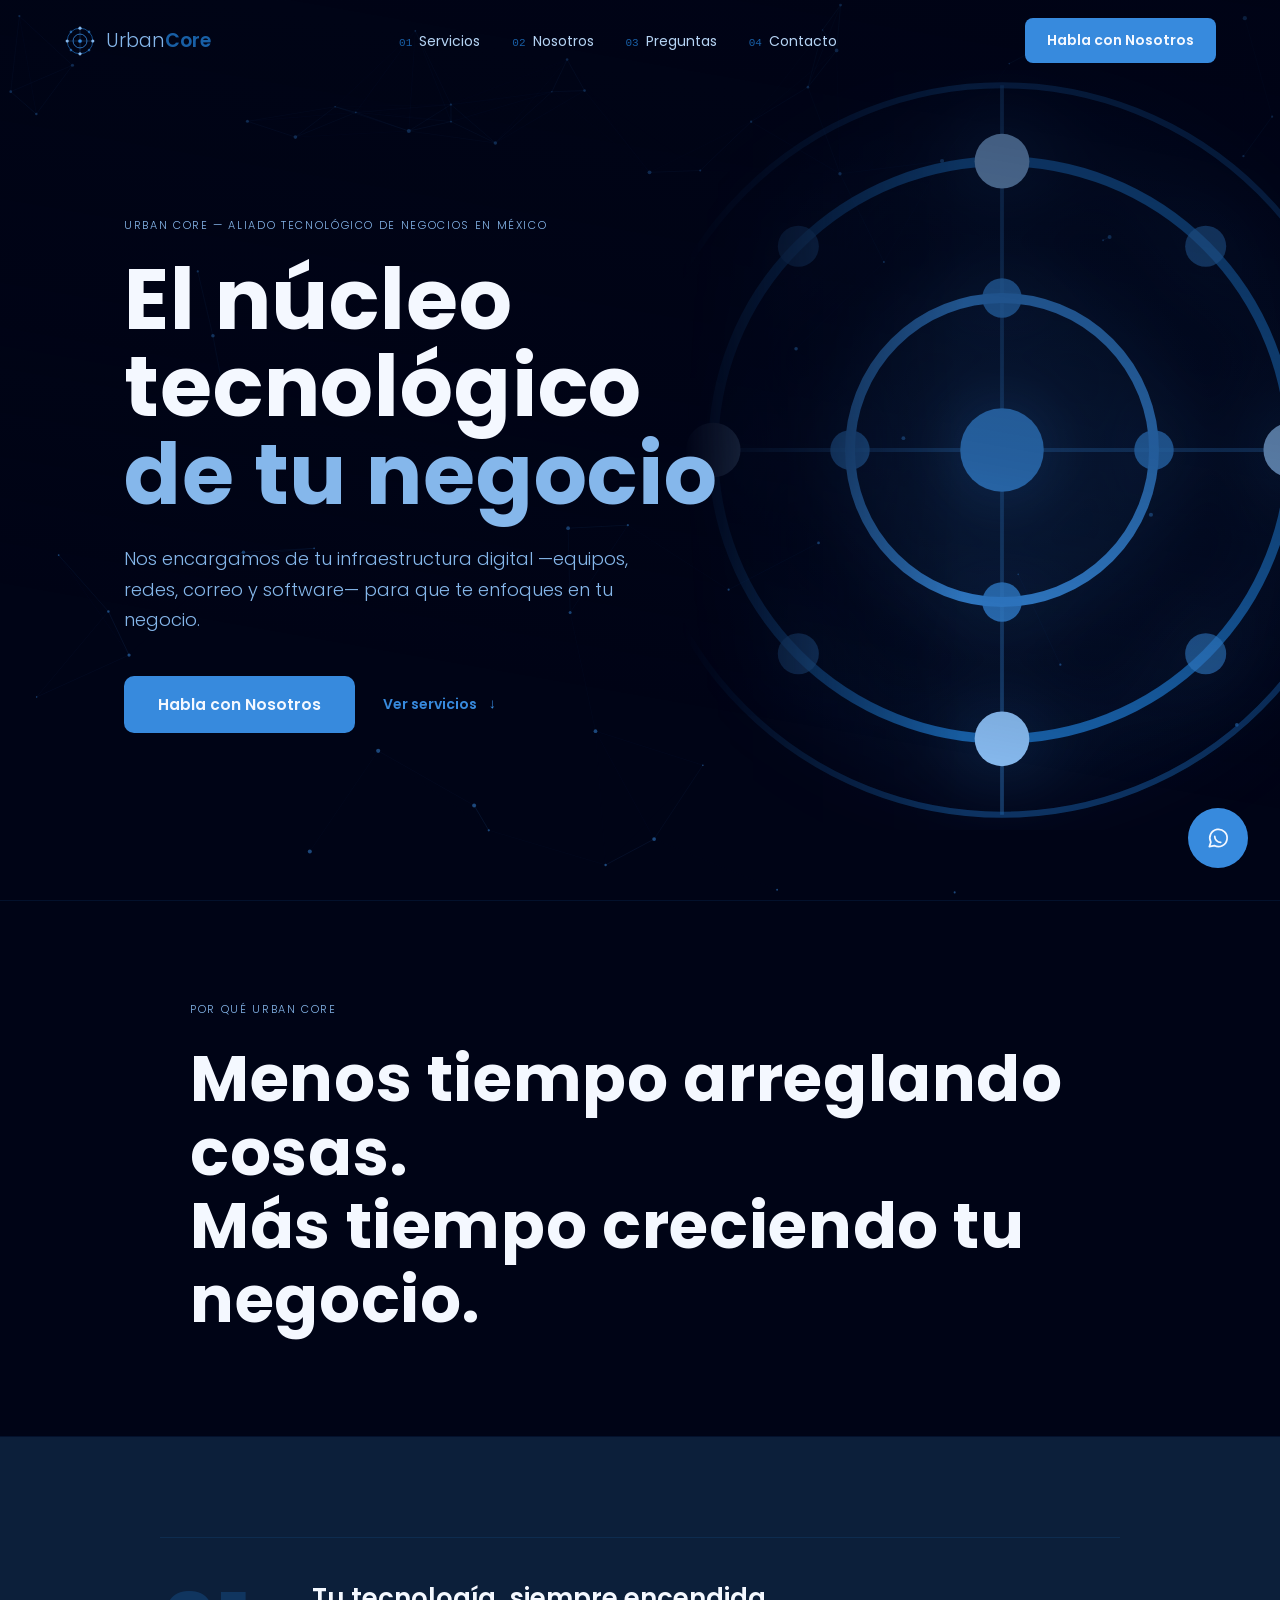
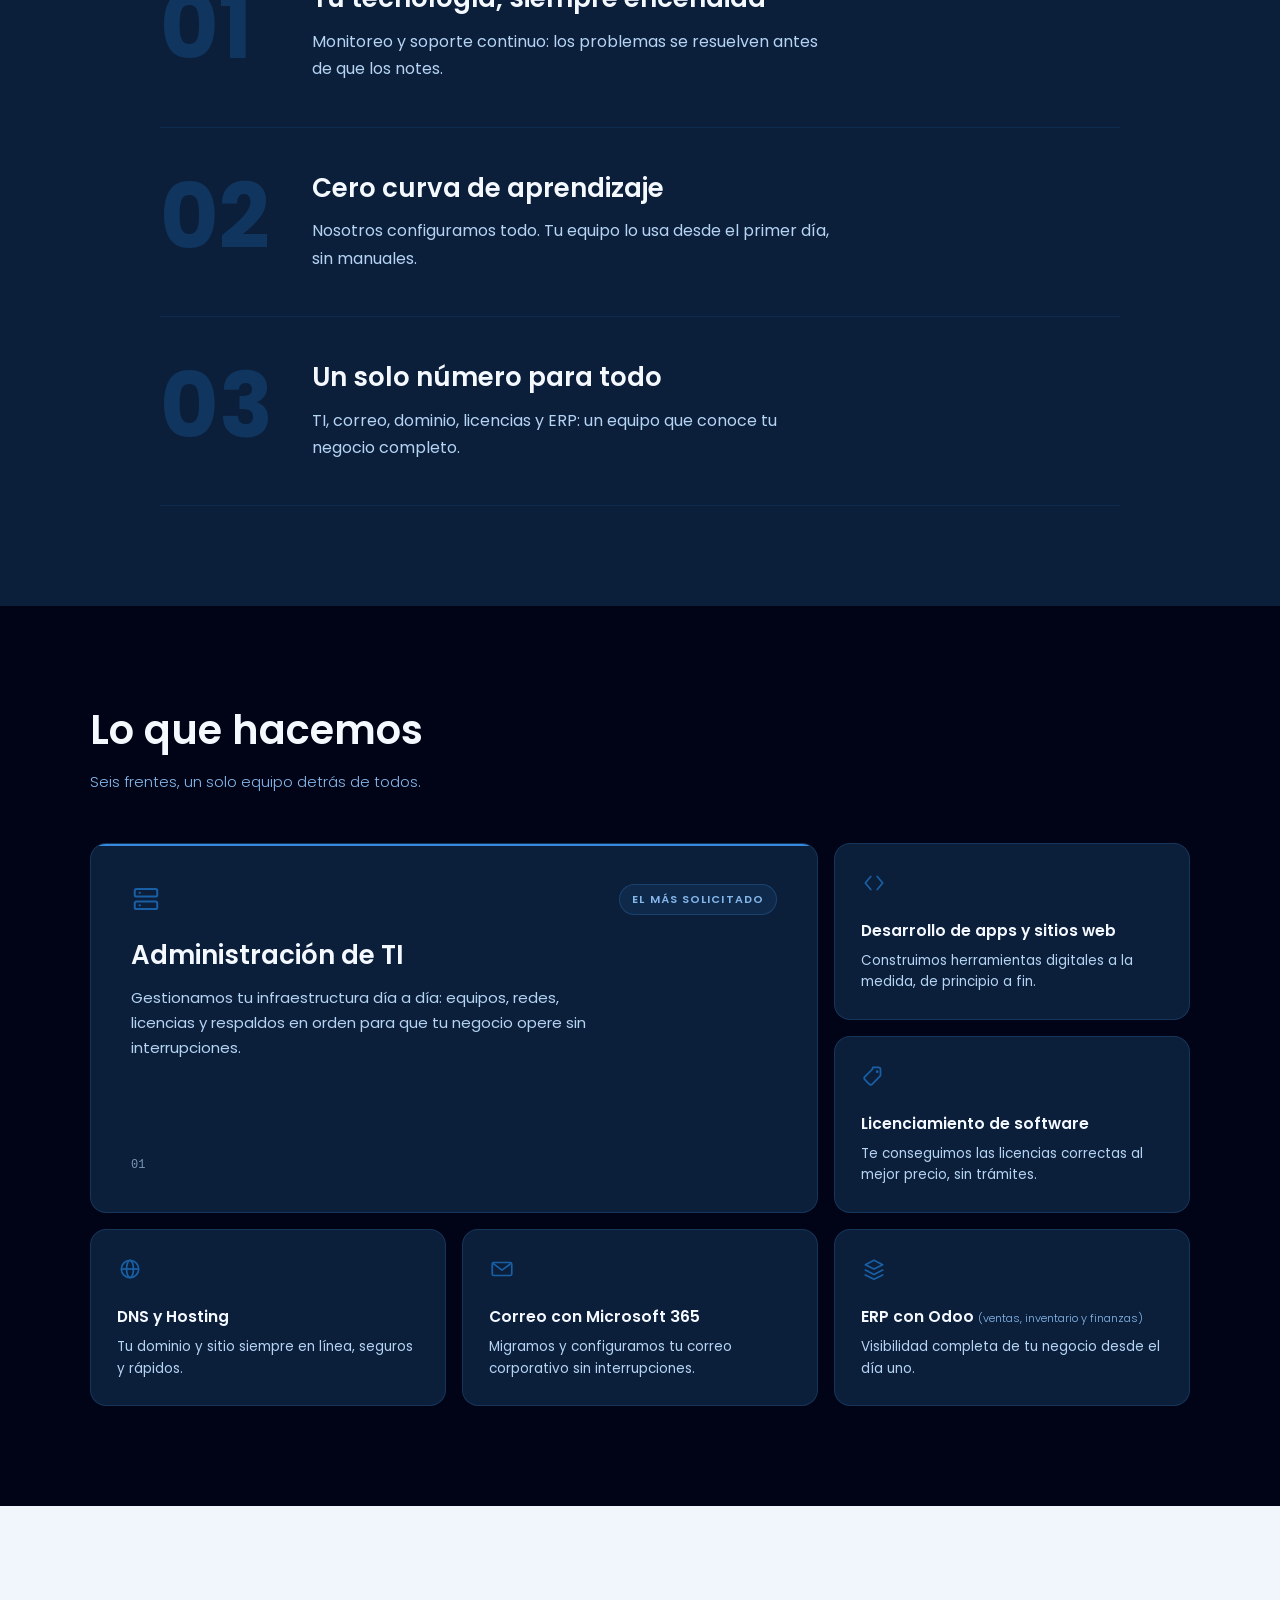
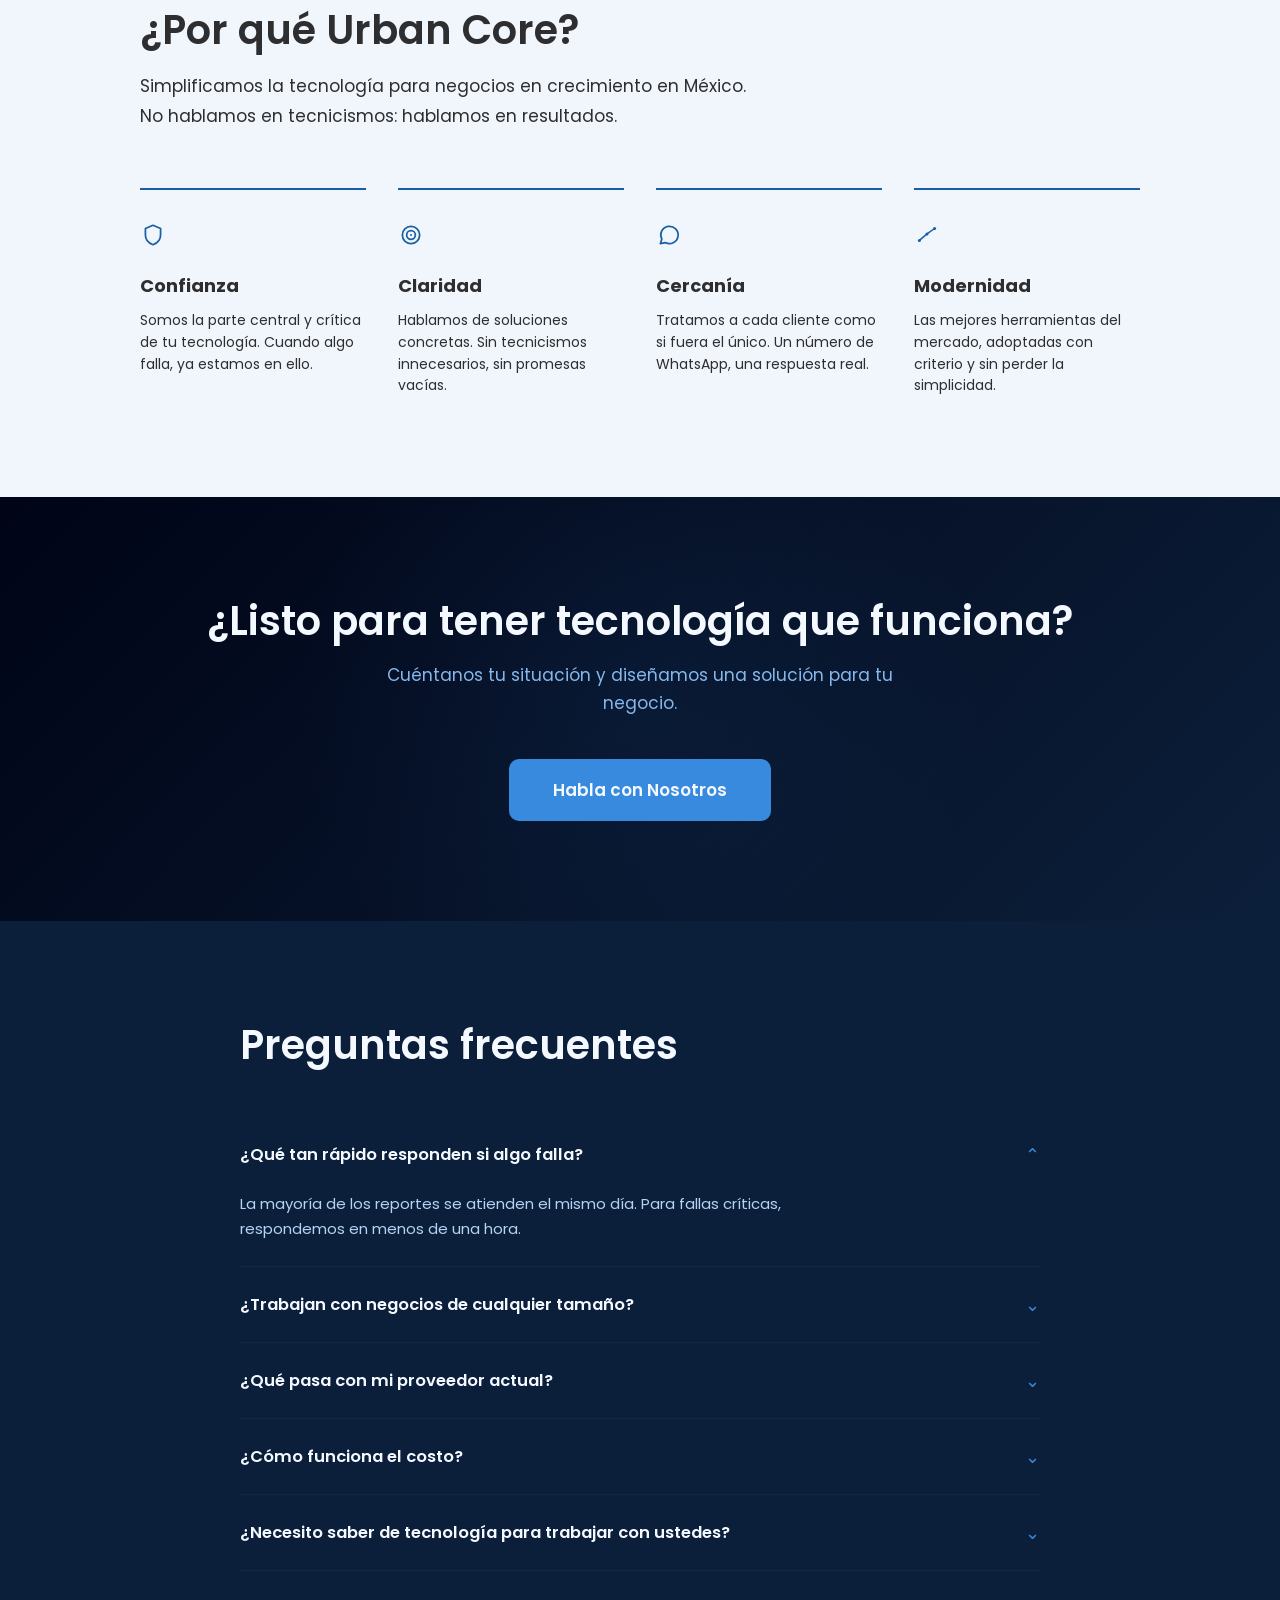
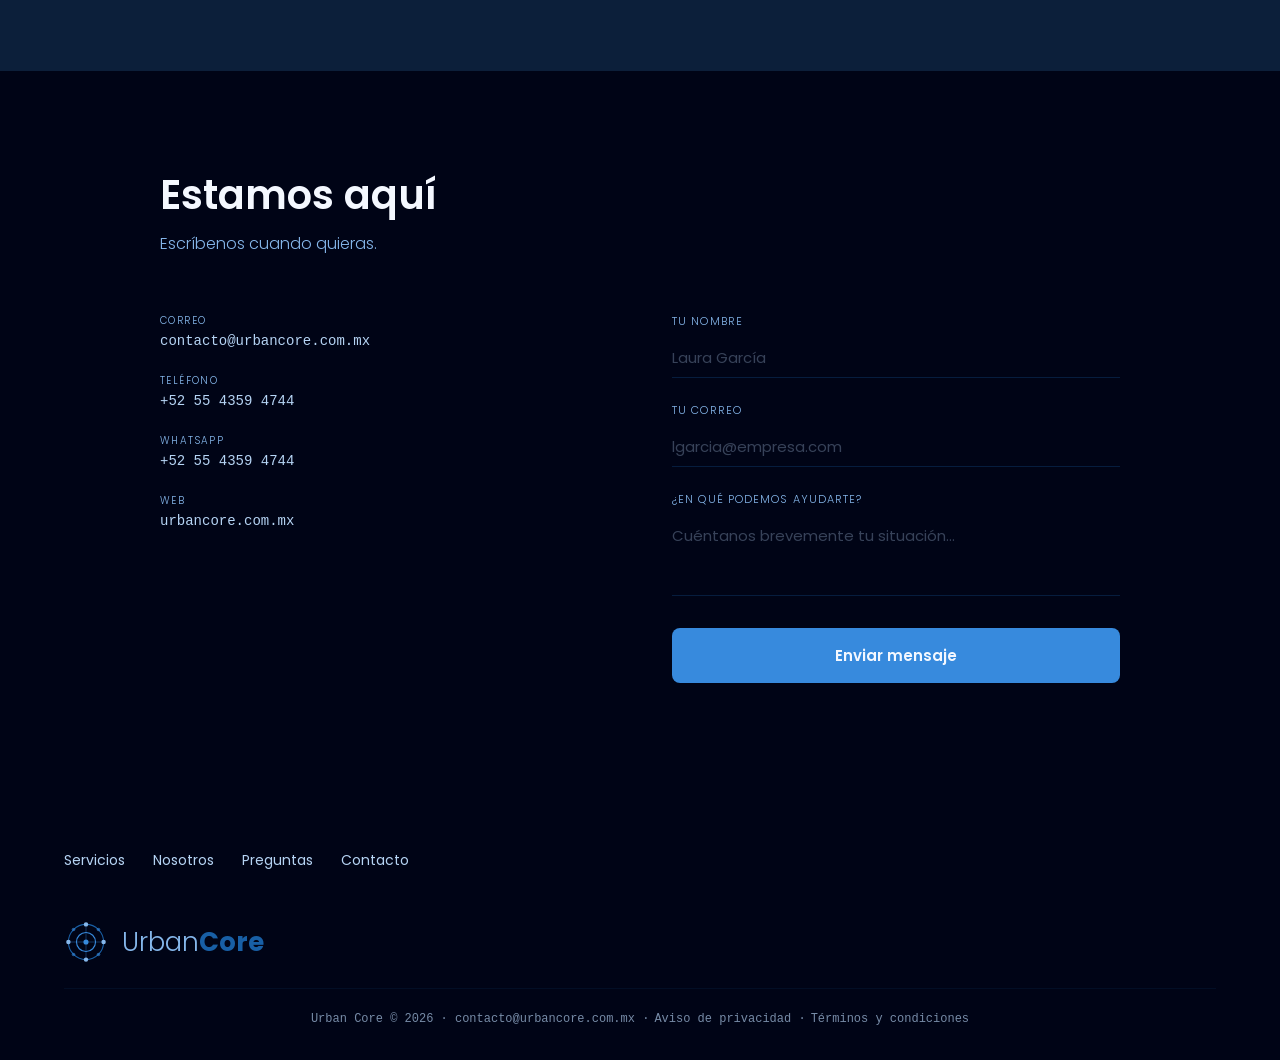
==== index.html @ 5467b90e "Landing Empresa (Zoom) como sitio estático Implementa la variante Zoom del proyecto de Claude Design" ====
<!DOCTYPE html>
<html lang="es-MX">
<head>
<meta charset="utf-8">
<meta name="viewport" content="width=device-width, initial-scale=1">
<title>Urban Core — El núcleo tecnológico de tu negocio</title>
<meta name="description" content="Urban Core es el aliado tecnológico de negocios en México: administración de TI, desarrollo de software, licenciamiento, DNS y hosting, Microsoft 365 y ERP con Odoo.">
<meta name="theme-color" content="#000416">
<link rel="canonical" href="https://urbancore.com.mx/">

<meta property="og:type" content="website">
<meta property="og:site_name" content="Urban Core">
<meta property="og:locale" content="es_MX">
<meta property="og:title" content="Urban Core — El núcleo tecnológico de tu negocio">
<meta property="og:description" content="Nos encargamos de tu infraestructura digital —equipos, redes, correo y software— para que te enfoques en tu negocio.">
<meta property="og:url" content="https://urbancore.com.mx/">
<meta name="twitter:card" content="summary_large_image">

<link rel="icon" href="assets/img/favicon.svg" type="image/svg+xml">
<link rel="preconnect" href="https://fonts.googleapis.com">
<link rel="preconnect" href="https://fonts.gstatic.com" crossorigin>
<link rel="stylesheet" href="assets/css/styles.css">
<link rel="stylesheet" href="assets/css/site.css">
</head>
<body>

<a href="#hero" class="uc-skip" style="position:absolute;left:-9999px;top:0;z-index:500;background:var(--accent-interactive);color:var(--text-primary-on-dark);padding:12px 20px;border-radius:var(--radius-md);text-decoration:none" onfocus="this.style.left='12px';this.style.top='12px'" onblur="this.style.left='-9999px'">Saltar al contenido</a>

<nav class="uc-nav" aria-label="Navegación principal" data-nav>
  <a href="#hero" style="display:inline-flex;align-items:center;gap:10px;text-decoration:none">
    <svg width="32" height="32" viewBox="0 0 60 60" fill="none" aria-hidden="true">
      <line x1="6" y1="30" x2="54" y2="30" stroke="#378add" stroke-width="0.9" opacity="0.55"></line>
      <line x1="30" y1="6" x2="30" y2="54" stroke="#378add" stroke-width="0.9" opacity="0.55"></line>
      <circle cx="30" cy="30" r="24" stroke="#185fa5" stroke-width="1.5" fill="none"></circle>
      <circle cx="30" cy="30" r="13" stroke="#378add" stroke-width="1.5" fill="none"></circle>
      <circle cx="30" cy="6" r="3" fill="#85b7eb"></circle><circle cx="30" cy="54" r="3" fill="#85b7eb"></circle>
      <circle cx="54" cy="30" r="3" fill="#85b7eb"></circle><circle cx="6" cy="30" r="3" fill="#85b7eb"></circle>
      <circle cx="47" cy="13" r="2.5" fill="#378add" fill-opacity="0.6"></circle><circle cx="13" cy="13" r="2.5" fill="#378add" fill-opacity="0.6"></circle>
      <circle cx="47" cy="47" r="2.5" fill="#378add" fill-opacity="0.6"></circle><circle cx="13" cy="47" r="2.5" fill="#378add" fill-opacity="0.6"></circle>
      <circle cx="30" cy="30" r="3.5" fill="#378add"></circle>
    </svg>
    <span style="font-size:19px;line-height:1;font-family:var(--font-display)"><span style="font-weight:300;color:var(--text-tertiary-on-dark)">Urban</span><span style="font-weight:600;color:var(--accent-structural)">Core</span></span>
  </a>
  <ul class="uc2-nav-links" style="display:flex;align-items:center;gap:32px;list-style:none;margin:0;padding:0">
    <li><a href="#servicios" style="display:inline-flex;align-items:baseline;gap:7px;color:var(--text-secondary-on-dark);text-decoration:none;font-size:14px;font-family:var(--font-display)"><span style="font-family:var(--font-mono);font-size:11px;color:var(--accent-structural)">01</span>Servicios</a></li>
    <li><a href="#nosotros" style="display:inline-flex;align-items:baseline;gap:7px;color:var(--text-secondary-on-dark);text-decoration:none;font-size:14px;font-family:var(--font-display)"><span style="font-family:var(--font-mono);font-size:11px;color:var(--accent-structural)">02</span>Nosotros</a></li>
    <li><a href="#faq" style="display:inline-flex;align-items:baseline;gap:7px;color:var(--text-secondary-on-dark);text-decoration:none;font-size:14px;font-family:var(--font-display)"><span style="font-family:var(--font-mono);font-size:11px;color:var(--accent-structural)">03</span>Preguntas</a></li>
    <li><a href="#contacto" style="display:inline-flex;align-items:baseline;gap:7px;color:var(--text-secondary-on-dark);text-decoration:none;font-size:14px;font-family:var(--font-display)"><span style="font-family:var(--font-mono);font-size:11px;color:var(--accent-structural)">04</span>Contacto</a></li>
  </ul>
  <a href="#contacto" class="uc2-nav-cta uc-btn" style="background:var(--accent-interactive);color:var(--text-primary-on-dark);text-decoration:none;font-size:14px;font-weight:600;padding:12px 22px;border-radius:var(--radius-md);transition:background var(--duration-ui) var(--ease-out), transform var(--duration-ui) var(--ease-out), box-shadow var(--duration-ui) var(--ease-out)">Habla con Nosotros</a>
  <button type="button" aria-label="Abrir menú" aria-expanded="false" aria-controls="uc-mobile-menu" class="uc2-hamburger" data-menu-toggle style="display:none;flex-direction:column;gap:5px;background:none;border:none;cursor:pointer;padding:4px">
    <span style="display:block;width:24px;height:2px;background:var(--text-primary-on-dark)"></span>
    <span style="display:block;width:24px;height:2px;background:var(--text-primary-on-dark)"></span>
    <span style="display:block;width:24px;height:2px;background:var(--text-primary-on-dark)"></span>
  </button>
</nav>

<div id="uc-mobile-menu" role="dialog" aria-modal="true" aria-label="Menú" hidden data-menu style="position:fixed;inset:0;background:var(--surface-overlay-scrim);z-index:300;display:flex;flex-direction:column;align-items:center;justify-content:center;gap:32px">
  <button type="button" aria-label="Cerrar menú" data-menu-close style="position:absolute;top:22px;right:24px;background:none;border:none;color:var(--text-primary-on-dark);font-size:30px;cursor:pointer;line-height:1">✕</button>
  <a href="#servicios" data-menu-close style="color:var(--text-primary-on-dark);text-decoration:none;font-size:26px;font-weight:300;font-family:var(--font-display)">Servicios</a>
  <a href="#nosotros" data-menu-close style="color:var(--text-primary-on-dark);text-decoration:none;font-size:26px;font-weight:300;font-family:var(--font-display)">Nosotros</a>
  <a href="#faq" data-menu-close style="color:var(--text-primary-on-dark);text-decoration:none;font-size:26px;font-weight:300;font-family:var(--font-display)">Preguntas</a>
  <a href="#contacto" data-menu-close style="color:var(--text-primary-on-dark);text-decoration:none;font-size:26px;font-weight:300;font-family:var(--font-display)">Contacto</a>
</div>

<main>

<!-- ── Hero ──────────────────────────────────────────────────────────── -->
<section id="hero" style="position:relative;min-height:100vh;display:flex;align-items:center;overflow:hidden;background:var(--surface-base);box-sizing:border-box">
  <canvas data-particles class="uc-hero-canvas" aria-hidden="true" style="position:absolute;inset:0;width:100%;height:100%"></canvas>
  <div data-hero-orbit style="position:absolute;right:-8%;top:50%;transform:translateY(-50%);width:min(760px,60vw);height:min(760px,60vw);pointer-events:none;mask-image:linear-gradient(to left, black 55%, transparent 92%);-webkit-mask-image:linear-gradient(to left, black 55%, transparent 92%)">
    <div style="position:absolute;inset:0;background:radial-gradient(circle, rgba(55,138,221,0.2) 0%, rgba(55,138,221,0.06) 40%, transparent 74%)"></div>
    <svg style="width:100%;height:100%;filter:drop-shadow(0 0 34px rgba(55,138,221,0.32));animation:ucIconEnter 0.8s cubic-bezier(0.22,1,0.36,1) 0.1s both" viewBox="0 0 100 100" fill="none" xmlns="http://www.w3.org/2000/svg" aria-hidden="true">
      <line x1="4" y1="50" x2="96" y2="50" stroke="#378add" stroke-width="0.5" opacity="0.35"></line>
      <line x1="50" y1="2" x2="50" y2="98" stroke="#378add" stroke-width="0.5" opacity="0.35"></line>
      <circle cx="50" cy="50" r="48" stroke="#185fa5" stroke-width="0.8" opacity="0.5" fill="none"></circle>
      <g class="uc-ring-outer">
        <circle cx="50" cy="50" r="38" stroke="#185fa5" stroke-width="1.3" fill="none"></circle>
        <circle cx="50" cy="12" r="3.6" fill="#85b7eb"></circle><circle cx="50" cy="88" r="3.6" fill="#85b7eb"></circle>
        <circle cx="12" cy="50" r="3.6" fill="#85b7eb"></circle><circle cx="88" cy="50" r="3.6" fill="#85b7eb"></circle>
        <circle cx="76.8" cy="23.2" r="2.7" fill="#378add" fill-opacity="0.6"></circle><circle cx="23.2" cy="23.2" r="2.7" fill="#378add" fill-opacity="0.6"></circle>
        <circle cx="76.8" cy="76.8" r="2.7" fill="#378add" fill-opacity="0.6"></circle><circle cx="23.2" cy="76.8" r="2.7" fill="#378add" fill-opacity="0.6"></circle>
      </g>
      <g class="uc-ring-inner">
        <circle cx="50" cy="50" r="20" stroke="#378add" stroke-width="1.3" fill="none"></circle>
        <circle cx="50" cy="30" r="2.6" fill="#378add" fill-opacity="0.85"></circle><circle cx="50" cy="70" r="2.6" fill="#378add" fill-opacity="0.85"></circle>
        <circle cx="30" cy="50" r="2.6" fill="#378add" fill-opacity="0.85"></circle><circle cx="70" cy="50" r="2.6" fill="#378add" fill-opacity="0.85"></circle>
      </g>
      <circle cx="50" cy="50" r="5.5" fill="#378add"></circle>
    </svg>
  </div>
  <div class="uc2-hero-scrim" aria-hidden="true" style="position:absolute;inset:0;background:linear-gradient(190deg, rgba(0,4,22,0.6) 0%, rgba(0,4,22,0.32) 45%, transparent 72%);pointer-events:none;overflow:visible;opacity:1"></div>
  <div class="uc2-hero-inner" style="position:relative;z-index:1;max-width:1160px;margin:0 auto;padding:150px 5% 100px;width:100%;box-sizing:border-box">
    <div style="max-width:640px">
      <span class="kicker" style="display:block;margin-bottom:22px">Urban Core — aliado tecnológico de negocios en México</span>
      <h1 style="margin-bottom:26px;color:var(--text-primary-on-dark);font-size:clamp(42px, 7vw, 84px);line-height:1.04;letter-spacing:0.01em">El núcleo tecnológico<br><span style="color:var(--text-tertiary-on-dark)">de tu negocio</span></h1>
      <p style="color:var(--text-tertiary-on-dark);font-size:18px;line-height:1.7;margin-bottom:40px;font-weight:300;max-width:520px">Nos encargamos de tu infraestructura digital —equipos, redes, correo y software— para que te enfoques en tu negocio.</p>
      <div style="display:flex;align-items:center;gap:28px;flex-wrap:wrap">
        <a href="#contacto" class="uc-btn-primary" style="background:var(--accent-interactive);color:var(--text-primary-on-dark);text-decoration:none;font-size:15.5px;font-weight:600;padding:17px 34px;border-radius:var(--radius-cta);transition:background var(--duration-ui) var(--ease-out), transform var(--duration-ui) var(--ease-out), box-shadow var(--duration-ui) var(--ease-out)">Habla con Nosotros</a>
        <a href="#servicios" class="uc-link-accent" style="display:inline-flex;align-items:center;gap:8px;color:var(--accent-interactive);text-decoration:none;font-size:14px;font-weight:600;font-family:var(--font-display)">Ver servicios <span aria-hidden="true" style="display:inline-block;transform:rotate(90deg)">→</span></a>
      </div>
    </div>
  </div>
</section>

<!-- ── Statement ─────────────────────────────────────────────────────── -->
<section style="background:var(--surface-base);padding:100px 5%;box-sizing:border-box;border-top:1px solid var(--border-structural-subtle);border-bottom:1px solid var(--border-structural-subtle)">
  <div class="uc-reveal" style="max-width:900px;margin:0 auto">
    <span class="kicker" style="display:block;margin-bottom:24px">Por qué Urban Core</span>
    <p style="color:var(--text-primary-on-dark);font-size:clamp(30px,5.5vw,64px);font-weight:700;line-height:1.15;letter-spacing:0.01em;margin:0;font-family:var(--font-display)">Menos tiempo arreglando cosas.<br>Más tiempo creciendo tu negocio.</p>
  </div>
</section>

<!-- ── Valor ─────────────────────────────────────────────────────────── -->
<section style="background:var(--surface-elevated);padding:var(--space-xl) 5%;box-sizing:border-box">
  <div style="max-width:960px;margin:0 auto;border-bottom:1px solid var(--border-structural)">
    <div class="uc2-valor-item uc-reveal" style="position:relative;display:grid;grid-template-columns:120px 1fr;gap:32px;align-items:start;padding:44px 0;border-top:1px solid var(--border-structural)">
      <span aria-hidden="true" style="font-size:clamp(56px,7vw,96px);font-weight:700;color:var(--accent-structural);line-height:1;opacity:0.35;font-family:var(--font-display)">01</span>
      <div>
        <h3 style="color:var(--text-primary-on-dark);font-size:clamp(20px,2.5vw,26px);margin-bottom:12px;font-weight:600;font-family:var(--font-display)">Tu tecnología, siempre encendida</h3>
        <p style="color:var(--text-secondary-on-dark);font-size:16px;line-height:1.7;max-width:520px;font-family:var(--font-display)">Monitoreo y soporte continuo: los problemas se resuelven antes de que los notes.</p>
      </div>
    </div>
    <div class="uc2-valor-item uc-reveal" style="--uc-reveal-delay:.08s;position:relative;display:grid;grid-template-columns:120px 1fr;gap:32px;align-items:start;padding:44px 0;border-top:1px solid var(--border-structural)">
      <span aria-hidden="true" style="font-size:clamp(56px,7vw,96px);font-weight:700;color:var(--accent-structural);line-height:1;opacity:0.35;font-family:var(--font-display)">02</span>
      <div>
        <h3 style="color:var(--text-primary-on-dark);font-size:clamp(20px,2.5vw,26px);margin-bottom:12px;font-weight:600;font-family:var(--font-display)">Cero curva de aprendizaje</h3>
        <p style="color:var(--text-secondary-on-dark);font-size:16px;line-height:1.7;max-width:520px;font-family:var(--font-display)">Nosotros configuramos todo. Tu equipo lo usa desde el primer día, sin manuales.</p>
      </div>
    </div>
    <div class="uc2-valor-item uc-reveal" style="--uc-reveal-delay:.16s;position:relative;display:grid;grid-template-columns:120px 1fr;gap:32px;align-items:start;padding:44px 0;border-top:1px solid var(--border-structural)">
      <span aria-hidden="true" style="font-size:clamp(56px,7vw,96px);font-weight:700;color:var(--accent-structural);line-height:1;opacity:0.35;font-family:var(--font-display)">03</span>
      <div>
        <h3 style="color:var(--text-primary-on-dark);font-size:clamp(20px,2.5vw,26px);margin-bottom:12px;font-weight:600;font-family:var(--font-display)">Un solo número para todo</h3>
        <p style="color:var(--text-secondary-on-dark);font-size:16px;line-height:1.7;max-width:520px;font-family:var(--font-display)">TI, correo, dominio, licencias y ERP: un equipo que conoce tu negocio completo.</p>
      </div>
    </div>
  </div>
</section>

<!-- ── Servicios ─────────────────────────────────────────────────────── -->
<section id="servicios" style="background:var(--surface-base);padding:var(--space-xl) 5%;box-sizing:border-box">
  <div style="max-width:1100px;margin:0 auto">
    <div class="uc-reveal" style="margin-bottom:48px">
      <h2 style="color:var(--text-primary-on-dark);margin-bottom:16px">Lo que hacemos</h2>
      <p style="color:var(--text-tertiary-on-dark);font-size:15px;font-weight:300;max-width:520px">Seis frentes, un solo equipo detrás de todos.</p>
    </div>
    <div class="uc2-bento" style="display:grid;grid-template-columns:repeat(3,1fr);grid-auto-rows:minmax(160px,auto);gap:16px">

      <div class="uc2-bento-item uc-bento-featured uc-reveal" style="grid-column:1/3;grid-row:1/3;position:relative;background:var(--surface-elevated);border:1px solid var(--border-featured-rest);border-radius:var(--radius-lg);padding:40px;box-sizing:border-box;display:flex;flex-direction:column;justify-content:space-between;overflow:hidden">
        <div>
          <div style="display:flex;align-items:center;justify-content:space-between;margin-bottom:24px">
            <svg width="30" height="30" viewBox="0 0 24 24" fill="none" aria-hidden="true"><rect x="3" y="4" width="18" height="6" rx="1.5" stroke="var(--accent-structural)" stroke-width="1.6"></rect><rect x="3" y="14" width="18" height="6" rx="1.5" stroke="var(--accent-structural)" stroke-width="1.6"></rect><circle cx="7" cy="7" r="0.9" fill="var(--accent-structural)"></circle><circle cx="7" cy="17" r="0.9" fill="var(--accent-structural)"></circle></svg>
            <span style="background:var(--surface-badge);border:1px solid var(--border-badge);color:var(--text-tertiary-on-dark);font-size:11px;font-weight:600;text-transform:uppercase;letter-spacing:0.1em;padding:6px 12px;border-radius:var(--radius-pill)">El más solicitado</span>
          </div>
          <h3 style="font-size:clamp(20px,2.5vw,26px);font-weight:600;color:var(--text-primary-on-dark);margin-bottom:14px;font-family:var(--font-display)">Administración de TI</h3>
          <p style="color:var(--text-secondary-on-dark);font-size:15px;max-width:460px;line-height:1.65;font-family:var(--font-display)">Gestionamos tu infraestructura día a día: equipos, redes, licencias y respaldos en orden para que tu negocio opere sin interrupciones.</p>
        </div>
        <span style="font-family:var(--font-mono);font-size:12px;color:var(--text-copyright);margin-top:24px">01</span>
      </div>

      <div class="uc2-bento-item uc-reveal" style="--uc-reveal-delay:.06s;grid-column:3/4;grid-row:1/2;background:var(--surface-elevated);border:1px solid var(--border-featured-rest);border-radius:var(--radius-lg);padding:26px;box-sizing:border-box">
        <svg width="26" height="26" viewBox="0 0 24 24" fill="none" aria-hidden="true" style="margin-bottom:16px"><path d="M9 6L4 12l5 6" stroke="var(--accent-structural)" stroke-width="1.6" stroke-linecap="round" stroke-linejoin="round"></path><path d="M15 6l5 6-5 6" stroke="var(--accent-structural)" stroke-width="1.6" stroke-linecap="round" stroke-linejoin="round"></path></svg>
        <h4 style="color:var(--text-primary-on-dark);font-size:15.5px;font-weight:600;margin-bottom:8px;font-family:var(--font-display)">Desarrollo de apps y sitios web</h4>
        <p style="color:var(--text-secondary-on-dark);font-size:13.5px;line-height:1.6;font-family:var(--font-display)">Construimos herramientas digitales a la medida, de principio a fin.</p>
      </div>

      <div class="uc2-bento-item uc-reveal" style="--uc-reveal-delay:.12s;grid-column:3/4;grid-row:2/3;background:var(--surface-elevated);border:1px solid var(--border-featured-rest);border-radius:var(--radius-lg);padding:26px;box-sizing:border-box">
        <svg width="26" height="26" viewBox="0 0 24 24" fill="none" aria-hidden="true" style="margin-bottom:16px"><path d="M11 4h5a2 2 0 0 1 2 2v5a2 2 0 0 1-.6 1.4l-7 7a2 2 0 0 1-2.8 0l-4-4a2 2 0 0 1 0-2.8l7-7A2 2 0 0 1 11 4z" stroke="var(--accent-structural)" stroke-width="1.6" stroke-linejoin="round"></path><circle cx="15" cy="8" r="1.3" fill="var(--accent-structural)"></circle></svg>
        <h4 style="color:var(--text-primary-on-dark);font-size:15.5px;font-weight:600;margin-bottom:8px;font-family:var(--font-display)">Licenciamiento de software</h4>
        <p style="color:var(--text-secondary-on-dark);font-size:13.5px;line-height:1.6;font-family:var(--font-display)">Te conseguimos las licencias correctas al mejor precio, sin trámites.</p>
      </div>

      <div class="uc2-bento-item uc-reveal" style="--uc-reveal-delay:.18s;grid-column:1/2;grid-row:3/4;background:var(--surface-elevated);border:1px solid var(--border-featured-rest);border-radius:var(--radius-lg);padding:26px;box-sizing:border-box">
        <svg width="26" height="26" viewBox="0 0 24 24" fill="none" aria-hidden="true" style="margin-bottom:16px"><circle cx="12" cy="12" r="8" stroke="var(--accent-structural)" stroke-width="1.6"></circle><ellipse cx="12" cy="12" rx="3.2" ry="8" stroke="var(--accent-structural)" stroke-width="1.6"></ellipse><line x1="4" y1="12" x2="20" y2="12" stroke="var(--accent-structural)" stroke-width="1.6"></line></svg>
        <h4 style="color:var(--text-primary-on-dark);font-size:15.5px;font-weight:600;margin-bottom:8px;font-family:var(--font-display)">DNS y Hosting</h4>
        <p style="color:var(--text-secondary-on-dark);font-size:13.5px;line-height:1.6;font-family:var(--font-display)">Tu dominio y sitio siempre en línea, seguros y rápidos.</p>
      </div>

      <div class="uc2-bento-item uc-reveal" style="--uc-reveal-delay:.24s;grid-column:2/3;grid-row:3/4;background:var(--surface-elevated);border:1px solid var(--border-featured-rest);border-radius:var(--radius-lg);padding:26px;box-sizing:border-box">
        <svg width="26" height="26" viewBox="0 0 24 24" fill="none" aria-hidden="true" style="margin-bottom:16px"><rect x="3" y="6" width="18" height="12" rx="1.5" stroke="var(--accent-structural)" stroke-width="1.6"></rect><path d="M4 7l8 6 8-6" stroke="var(--accent-structural)" stroke-width="1.6" stroke-linecap="round" stroke-linejoin="round"></path></svg>
        <h4 style="color:var(--text-primary-on-dark);font-size:15.5px;font-weight:600;margin-bottom:8px;font-family:var(--font-display)">Correo con Microsoft 365</h4>
        <p style="color:var(--text-secondary-on-dark);font-size:13.5px;line-height:1.6;font-family:var(--font-display)">Migramos y configuramos tu correo corporativo sin interrupciones.</p>
      </div>

      <div class="uc2-bento-item uc-reveal" style="--uc-reveal-delay:.3s;grid-column:3/4;grid-row:3/4;background:var(--surface-elevated);border:1px solid var(--border-featured-rest);border-radius:var(--radius-lg);padding:26px;box-sizing:border-box">
        <svg width="26" height="26" viewBox="0 0 24 24" fill="none" aria-hidden="true" style="margin-bottom:16px"><path d="M12 4l8 4-8 4-8-4 8-4z" stroke="var(--accent-structural)" stroke-width="1.6" stroke-linejoin="round"></path><path d="M4 13l8 4 8-4" stroke="var(--accent-structural)" stroke-width="1.6" stroke-linecap="round" stroke-linejoin="round"></path><path d="M4 17.5l8 4 8-4" stroke="var(--accent-structural)" stroke-width="1.6" stroke-linecap="round" stroke-linejoin="round"></path></svg>
        <h4 style="color:var(--text-primary-on-dark);font-size:15.5px;font-weight:600;margin-bottom:8px;font-family:var(--font-display)">ERP con Odoo <span style="font-size:11px;color:var(--text-tertiary-on-dark);font-weight:300">(ventas, inventario y finanzas)</span></h4>
        <p style="color:var(--text-secondary-on-dark);font-size:13.5px;line-height:1.6;font-family:var(--font-display)">Visibilidad completa de tu negocio desde el día uno.</p>
      </div>

    </div>
  </div>
</section>

<!-- ── Nosotros ──────────────────────────────────────────────────────── -->
<section id="nosotros" style="background:var(--surface-light);padding:var(--space-xl) 5%;box-sizing:border-box">
  <div style="max-width:1000px;margin:0 auto">
    <div class="uc-reveal" style="margin-bottom:56px">
      <h2 style="color:var(--text-primary-on-light);margin-bottom:18px">¿Por qué Urban Core?</h2>
      <p style="color:var(--text-primary-on-light);font-size:17px;line-height:1.75;max-width:620px">Simplificamos la tecnología para negocios en crecimiento en México. No hablamos en tecnicismos: hablamos en resultados.</p>
    </div>
    <div class="uc2-pillars" style="display:grid;grid-template-columns:repeat(4,1fr);gap:32px">
      <div class="uc-reveal" style="padding-top:32px;border-top:2px solid var(--accent-structural)">
        <svg width="26" height="26" viewBox="0 0 24 24" fill="none" aria-hidden="true" style="margin-bottom:16px"><path d="M12 3l7 3v6c0 4.5-3 7.5-7 9-4-1.5-7-4.5-7-9V6l7-3z" stroke="var(--accent-structural)" stroke-width="1.6" stroke-linejoin="round"></path></svg>
        <p style="font-weight:700;font-size:18px;color:var(--text-primary-on-light);margin-bottom:10px;font-family:var(--font-display)">Confianza</p>
        <p style="color:var(--text-primary-on-light);font-size:14px;line-height:1.55;font-family:var(--font-display)">Somos la parte central y crítica de tu tecnología. Cuando algo falla, ya estamos en ello.</p>
      </div>
      <div class="uc-reveal" style="--uc-reveal-delay:.06s;padding-top:32px;border-top:2px solid var(--accent-structural)">
        <svg width="26" height="26" viewBox="0 0 24 24" fill="none" aria-hidden="true" style="margin-bottom:16px"><circle cx="12" cy="12" r="8" stroke="var(--accent-structural)" stroke-width="1.6"></circle><circle cx="12" cy="12" r="4" stroke="var(--accent-structural)" stroke-width="1.6"></circle><circle cx="12" cy="12" r="0.9" fill="var(--accent-structural)"></circle></svg>
        <p style="font-weight:700;font-size:18px;color:var(--text-primary-on-light);margin-bottom:10px;font-family:var(--font-display)">Claridad</p>
        <p style="color:var(--text-primary-on-light);font-size:14px;line-height:1.55;font-family:var(--font-display)">Hablamos de soluciones concretas. Sin tecnicismos innecesarios, sin promesas vacías.</p>
      </div>
      <div class="uc-reveal" style="--uc-reveal-delay:.12s;padding-top:32px;border-top:2px solid var(--accent-structural)">
        <svg width="26" height="26" viewBox="0 0 24 24" fill="none" aria-hidden="true" style="margin-bottom:16px"><path d="M4 20l1.4-4.2A8 8 0 1 1 8.6 19L4 20z" stroke="var(--accent-structural)" stroke-width="1.6" stroke-linecap="round" stroke-linejoin="round"></path></svg>
        <p style="font-weight:700;font-size:18px;color:var(--text-primary-on-light);margin-bottom:10px;font-family:var(--font-display)">Cercanía</p>
        <p style="color:var(--text-primary-on-light);font-size:14px;line-height:1.55;font-family:var(--font-display)">Tratamos a cada cliente como si fuera el único. Un número de WhatsApp, una respuesta real.</p>
      </div>
      <div class="uc-reveal" style="--uc-reveal-delay:.18s;padding-top:32px;border-top:2px solid var(--accent-structural)">
        <svg width="26" height="26" viewBox="0 0 24 24" fill="none" aria-hidden="true" style="margin-bottom:16px"><circle cx="5" cy="17" r="1.4" fill="var(--accent-structural)"></circle><circle cx="12" cy="11" r="1.4" fill="var(--accent-structural)"></circle><circle cx="19" cy="6" r="1.4" fill="var(--accent-structural)"></circle><path d="M5 17l7-6 7-5" stroke="var(--accent-structural)" stroke-width="1.4" stroke-linecap="round"></path></svg>
        <p style="font-weight:700;font-size:18px;color:var(--text-primary-on-light);margin-bottom:10px;font-family:var(--font-display)">Modernidad</p>
        <p style="color:var(--text-primary-on-light);font-size:14px;line-height:1.55;font-family:var(--font-display)">Las mejores herramientas del mercado, adoptadas con criterio y sin perder la simplicidad.</p>
      </div>
    </div>
  </div>
</section>

<!-- ── CTA band ──────────────────────────────────────────────────────── -->
<section style="background:linear-gradient(135deg, var(--surface-base) 0%, var(--surface-elevated) 100%);padding:var(--space-xl) 5%;text-align:center;position:relative;overflow:hidden;box-sizing:border-box">
  <div aria-hidden="true" style="position:absolute;top:50%;left:50%;transform:translate(-50%,-50%);width:700px;height:700px;background:radial-gradient(circle, rgba(55,138,221,0.07) 0%, transparent 70%);pointer-events:none"></div>
  <div class="uc-reveal" style="position:relative;z-index:1">
    <h2 style="color:var(--text-primary-on-dark);margin-bottom:16px">¿Listo para tener tecnología que funciona?</h2>
    <p style="color:var(--text-tertiary-on-dark);font-size:17px;max-width:520px;margin:0 auto 42px">Cuéntanos tu situación y diseñamos una solución para tu negocio.</p>
    <a href="#contacto" class="uc-btn-cta" style="background:var(--accent-interactive);color:var(--text-primary-on-dark);text-decoration:none;font-size:17px;font-weight:600;padding:18px 44px;border-radius:var(--radius-cta);display:inline-block;transition:background var(--duration-ui) var(--ease-out), transform var(--duration-ui) var(--ease-out), box-shadow var(--duration-ui) var(--ease-out)">Habla con Nosotros</a>
  </div>
</section>

<!-- ── FAQ ───────────────────────────────────────────────────────────── -->
<section id="faq" style="background:var(--surface-elevated);padding:var(--space-xl) 5%;box-sizing:border-box">
  <div style="max-width:800px;margin:0 auto">
    <div class="uc-reveal" style="margin-bottom:48px">
      <h2 style="color:var(--text-primary-on-dark)">Preguntas frecuentes</h2>
    </div>

    <div class="uc-faq-item uc-reveal" data-faq data-open="true" style="border-bottom:1px solid var(--border-structural-subtle)">
      <button type="button" data-faq-toggle aria-expanded="true" aria-controls="uc-faq-a0" style="width:100%;display:flex;align-items:center;justify-content:space-between;gap:20px;background:none;border:none;cursor:pointer;padding:24px 0;text-align:left;font-family:var(--font-display)">
        <span style="color:var(--text-primary-on-dark);font-size:16.5px;font-weight:600">¿Qué tan rápido responden si algo falla?</span>
        <span class="uc-faq-chevron" aria-hidden="true" style="flex-shrink:0;color:var(--accent-interactive);font-size:18px">⌄</span>
      </button>
      <p id="uc-faq-a0" class="uc-faq-answer" style="color:var(--text-secondary-on-dark);font-size:15px;line-height:1.65;margin:0 0 24px;max-width:620px;font-family:var(--font-display)">La mayoría de los reportes se atienden el mismo día. Para fallas críticas, respondemos en menos de una hora.</p>
    </div>

    <div class="uc-faq-item uc-reveal" data-faq data-open="false" style="--uc-reveal-delay:.05s;border-bottom:1px solid var(--border-structural-subtle)">
      <button type="button" data-faq-toggle aria-expanded="false" aria-controls="uc-faq-a1" style="width:100%;display:flex;align-items:center;justify-content:space-between;gap:20px;background:none;border:none;cursor:pointer;padding:24px 0;text-align:left;font-family:var(--font-display)">
        <span style="color:var(--text-primary-on-dark);font-size:16.5px;font-weight:600">¿Trabajan con negocios de cualquier tamaño?</span>
        <span class="uc-faq-chevron" aria-hidden="true" style="flex-shrink:0;color:var(--accent-interactive);font-size:18px">⌄</span>
      </button>
      <p id="uc-faq-a1" class="uc-faq-answer" hidden style="color:var(--text-secondary-on-dark);font-size:15px;line-height:1.65;margin:0 0 24px;max-width:620px;font-family:var(--font-display)">Trabajamos principalmente con negocios de 10 a 100 empleados en México. Adaptamos el plan a tu operación, no al revés.</p>
    </div>

    <div class="uc-faq-item uc-reveal" data-faq data-open="false" style="--uc-reveal-delay:.1s;border-bottom:1px solid var(--border-structural-subtle)">
      <button type="button" data-faq-toggle aria-expanded="false" aria-controls="uc-faq-a2" style="width:100%;display:flex;align-items:center;justify-content:space-between;gap:20px;background:none;border:none;cursor:pointer;padding:24px 0;text-align:left;font-family:var(--font-display)">
        <span style="color:var(--text-primary-on-dark);font-size:16.5px;font-weight:600">¿Qué pasa con mi proveedor actual?</span>
        <span class="uc-faq-chevron" aria-hidden="true" style="flex-shrink:0;color:var(--accent-interactive);font-size:18px">⌄</span>
      </button>
      <p id="uc-faq-a2" class="uc-faq-answer" hidden style="color:var(--text-secondary-on-dark);font-size:15px;line-height:1.65;margin:0 0 24px;max-width:620px;font-family:var(--font-display)">Hacemos la transición por ti: migramos correo, dominio y equipos sin interrumpir tu operación diaria.</p>
    </div>

    <div class="uc-faq-item uc-reveal" data-faq data-open="false" style="--uc-reveal-delay:.15s;border-bottom:1px solid var(--border-structural-subtle)">
      <button type="button" data-faq-toggle aria-expanded="false" aria-controls="uc-faq-a3" style="width:100%;display:flex;align-items:center;justify-content:space-between;gap:20px;background:none;border:none;cursor:pointer;padding:24px 0;text-align:left;font-family:var(--font-display)">
        <span style="color:var(--text-primary-on-dark);font-size:16.5px;font-weight:600">¿Cómo funciona el costo?</span>
        <span class="uc-faq-chevron" aria-hidden="true" style="flex-shrink:0;color:var(--accent-interactive);font-size:18px">⌄</span>
      </button>
      <p id="uc-faq-a3" class="uc-faq-answer" hidden style="color:var(--text-secondary-on-dark);font-size:15px;line-height:1.65;margin:0 0 24px;max-width:620px;font-family:var(--font-display)">Depende del tamaño de tu equipo y lo que necesites. Empezamos con un diagnóstico gratuito y te damos un precio claro antes de cualquier compromiso.</p>
    </div>

    <div class="uc-faq-item uc-reveal" data-faq data-open="false" style="--uc-reveal-delay:.2s;border-bottom:1px solid var(--border-structural-subtle)">
      <button type="button" data-faq-toggle aria-expanded="false" aria-controls="uc-faq-a4" style="width:100%;display:flex;align-items:center;justify-content:space-between;gap:20px;background:none;border:none;cursor:pointer;padding:24px 0;text-align:left;font-family:var(--font-display)">
        <span style="color:var(--text-primary-on-dark);font-size:16.5px;font-weight:600">¿Necesito saber de tecnología para trabajar con ustedes?</span>
        <span class="uc-faq-chevron" aria-hidden="true" style="flex-shrink:0;color:var(--accent-interactive);font-size:18px">⌄</span>
      </button>
      <p id="uc-faq-a4" class="uc-faq-answer" hidden style="color:var(--text-secondary-on-dark);font-size:15px;line-height:1.65;margin:0 0 24px;max-width:620px;font-family:var(--font-display)">No. Nosotros configuramos todo y te lo explicamos en términos simples cada vez que haga falta.</p>
    </div>

  </div>
</section>

<!-- ── Contacto ──────────────────────────────────────────────────────── -->
<section id="contacto" style="background:var(--surface-base);padding:var(--space-xl) 5%;box-sizing:border-box">
  <div class="uc-reveal" style="max-width:960px;margin:0 auto">
    <h2 style="color:var(--text-primary-on-dark);margin-bottom:12px">Estamos aquí</h2>
    <p style="color:var(--text-tertiary-on-dark);font-size:16px;margin-bottom:56px;font-weight:300">Escríbenos cuando quieras.</p>
    <div class="uc-contact-grid" style="display:grid;grid-template-columns:1fr 1fr;gap:64px">
      <div>
        <div style="display:flex;flex-direction:column;margin-bottom:24px">
          <span style="font-size:10px;text-transform:uppercase;letter-spacing:0.14em;color:var(--text-tertiary-on-dark);font-weight:300;margin-bottom:4px">Correo</span>
          <a href="mailto:contacto@urbancore.com.mx" style="font-family:var(--font-mono);font-size:14px;color:var(--text-secondary-on-dark);text-decoration:none;word-break:break-all">contacto@urbancore.com.mx</a>
        </div>
        <div style="display:flex;flex-direction:column;margin-bottom:24px">
          <span style="font-size:10px;text-transform:uppercase;letter-spacing:0.14em;color:var(--text-tertiary-on-dark);font-weight:300;margin-bottom:4px">Teléfono</span>
          <a href="tel:+525543594744" style="font-family:var(--font-mono);font-size:14px;color:var(--text-secondary-on-dark);text-decoration:none;word-break:break-all">+52 55 4359 4744</a>
        </div>
        <div style="display:flex;flex-direction:column;margin-bottom:24px">
          <span style="font-size:10px;text-transform:uppercase;letter-spacing:0.14em;color:var(--text-tertiary-on-dark);font-weight:300;margin-bottom:4px">WhatsApp</span>
          <a href="https://wa.me/525543594744" target="_blank" rel="noopener" style="font-family:var(--font-mono);font-size:14px;color:var(--text-secondary-on-dark);text-decoration:none;word-break:break-all">+52 55 4359 4744</a>
        </div>
        <div style="display:flex;flex-direction:column;margin-bottom:24px">
          <span style="font-size:10px;text-transform:uppercase;letter-spacing:0.14em;color:var(--text-tertiary-on-dark);font-weight:300;margin-bottom:4px">Web</span>
          <a href="https://urbancore.com.mx" style="font-family:var(--font-mono);font-size:14px;color:var(--text-secondary-on-dark);text-decoration:none;word-break:break-all">urbancore.com.mx</a>
        </div>
      </div>

      <form data-contact-form novalidate style="display:flex;flex-direction:column;gap:24px">
        <label style="display:flex;flex-direction:column;gap:8px">
          <span style="font-size:11px;text-transform:uppercase;letter-spacing:0.1em;color:var(--text-tertiary-on-dark);font-weight:300">Tu nombre</span>
          <input class="uc-field" type="text" name="nombre" autocomplete="name" placeholder="Laura García" aria-describedby="uc-err-nombre" style="background:transparent;border:none;border-bottom:1px solid var(--border-input);padding:8px 0;font-family:var(--font-display);font-size:15px;color:var(--text-primary-on-dark);outline:none">
          <span id="uc-err-nombre" data-error-for="nombre" role="alert" hidden style="font-size:12px;color:var(--color-error-text)"></span>
        </label>
        <label style="display:flex;flex-direction:column;gap:8px">
          <span style="font-size:11px;text-transform:uppercase;letter-spacing:0.1em;color:var(--text-tertiary-on-dark);font-weight:300">Tu correo</span>
          <input class="uc-field" type="email" name="correo" autocomplete="email" placeholder="lgarcia@empresa.com" aria-describedby="uc-err-correo" style="background:transparent;border:none;border-bottom:1px solid var(--border-input);padding:8px 0;font-family:var(--font-display);font-size:15px;color:var(--text-primary-on-dark);outline:none">
          <span id="uc-err-correo" data-error-for="correo" role="alert" hidden style="font-size:12px;color:var(--color-error-text)"></span>
        </label>
        <label style="display:flex;flex-direction:column;gap:8px">
          <span style="font-size:11px;text-transform:uppercase;letter-spacing:0.1em;color:var(--text-tertiary-on-dark);font-weight:300">¿En qué podemos ayudarte?</span>
          <textarea class="uc-field" name="mensaje" placeholder="Cuéntanos brevemente tu situación…" aria-describedby="uc-err-mensaje" style="background:transparent;border:none;border-bottom:1px solid var(--border-input);padding:8px 0;font-family:var(--font-display);font-size:15px;color:var(--text-primary-on-dark);outline:none;resize:none;height:80px"></textarea>
          <span id="uc-err-mensaje" data-error-for="mensaje" role="alert" hidden style="font-size:12px;color:var(--color-error-text)"></span>
        </label>
        <div style="display:grid;margin-top:8px">
          <button type="submit" class="uc-submit" data-submit style="background:var(--accent-interactive);color:var(--text-primary-on-dark);border:none;padding:16px 32px;border-radius:var(--radius-md);font-size:15px;font-weight:600;font-family:var(--font-display);cursor:pointer;transition:background var(--duration-ui) var(--ease-out), transform var(--duration-ui) var(--ease-out), box-shadow var(--duration-ui) var(--ease-out)">Enviar mensaje</button>
        </div>
        <p data-form-status role="status" hidden style="font-size:14px;font-weight:600;margin:0"></p>
      </form>
    </div>
  </div>
</section>

</main>

<!-- ── Footer ────────────────────────────────────────────────────────── -->
<footer style="background:var(--surface-base);padding:64px 5% 32px;box-sizing:border-box;overflow:hidden">
  <div style="max-width:1160px;margin:0 auto">
    <div style="display:flex;justify-content:space-between;align-items:flex-start;flex-wrap:wrap;gap:24px;margin-bottom:48px">
      <ul style="display:flex;gap:28px;list-style:none;margin:0;padding:0;flex-wrap:wrap">
        <li><a href="#servicios" class="uc-link-muted" style="color:var(--text-secondary-on-dark);text-decoration:none;font-size:14px;font-family:var(--font-display)">Servicios</a></li>
        <li><a href="#nosotros" class="uc-link-muted" style="color:var(--text-secondary-on-dark);text-decoration:none;font-size:14px;font-family:var(--font-display)">Nosotros</a></li>
        <li><a href="#faq" class="uc-link-muted" style="color:var(--text-secondary-on-dark);text-decoration:none;font-size:14px;font-family:var(--font-display)">Preguntas</a></li>
        <li><a href="#contacto" class="uc-link-muted" style="color:var(--text-secondary-on-dark);text-decoration:none;font-size:14px;font-family:var(--font-display)">Contacto</a></li>
      </ul>
    </div>
    <a href="#hero" style="display:inline-flex;align-items:center;gap:14px;text-decoration:none;margin-bottom:24px">
      <svg width="44" height="44" viewBox="0 0 60 60" fill="none" aria-hidden="true">
        <line x1="6" y1="30" x2="54" y2="30" stroke="#378add" stroke-width="0.9" opacity="0.55"></line>
        <line x1="30" y1="6" x2="30" y2="54" stroke="#378add" stroke-width="0.9" opacity="0.55"></line>
        <circle cx="30" cy="30" r="24" stroke="#185fa5" stroke-width="1.5" fill="none"></circle>
        <circle cx="30" cy="30" r="13" stroke="#378add" stroke-width="1.5" fill="none"></circle>
        <circle cx="30" cy="6" r="3" fill="#85b7eb"></circle><circle cx="30" cy="54" r="3" fill="#85b7eb"></circle>
        <circle cx="54" cy="30" r="3" fill="#85b7eb"></circle><circle cx="6" cy="30" r="3" fill="#85b7eb"></circle>
        <circle cx="47" cy="13" r="2.5" fill="#378add" fill-opacity="0.6"></circle><circle cx="13" cy="13" r="2.5" fill="#378add" fill-opacity="0.6"></circle>
        <circle cx="47" cy="47" r="2.5" fill="#378add" fill-opacity="0.6"></circle><circle cx="13" cy="47" r="2.5" fill="#378add" fill-opacity="0.6"></circle>
        <circle cx="30" cy="30" r="3.5" fill="#378add"></circle>
      </svg>
      <span style="font-size:26px;line-height:1;font-family:var(--font-display)"><span style="font-weight:300;color:var(--text-tertiary-on-dark)">Urban</span><span style="font-weight:700;color:var(--accent-structural)">Core</span></span>
    </a>
    <div style="padding-top:20px;border-top:1px solid var(--border-footer-separator);display:flex;align-items:center;justify-content:center;flex-wrap:wrap;row-gap:6px;min-height:40px">
      <span style="font-family:var(--font-mono);font-size:12px;color:var(--text-copyright)">Urban Core © 2026 · contacto@urbancore.com.mx ·</span><a href="#" class="uc-link-muted" data-open-legal="privacy" style="font-family:var(--font-mono);font-size:12px;color:var(--text-copyright);text-decoration:none;padding-left:5px;cursor:pointer">Aviso de privacidad ·</a><a href="#" class="uc-link-muted" data-open-legal="terms" style="font-family:var(--font-mono);font-size:12px;color:var(--text-copyright);text-decoration:none;padding-left:5px;cursor:pointer">Términos y condiciones</a>
    </div>
  </div>
</footer>

<!-- ── Aviso de privacidad ───────────────────────────────────────────── -->
<div role="dialog" aria-modal="true" aria-label="Aviso de privacidad" hidden data-legal="privacy" style="position:fixed;inset:0;background:rgb(0 4 22 / 0.85);z-index:400;display:flex;align-items:center;justify-content:center;padding:5%;box-sizing:border-box">
  <div data-legal-panel style="position:relative;background:var(--surface-elevated);border:1px solid var(--border-featured-rest);border-radius:var(--radius-lg);max-width:720px;width:100%;max-height:80vh;overflow-y:auto;padding:48px 44px;box-sizing:border-box">
    <button type="button" aria-label="Cerrar" data-legal-close style="position:absolute;top:20px;right:20px;background:none;border:none;color:var(--text-tertiary-on-dark);font-size:24px;cursor:pointer;line-height:1">✕</button>
    <h2 style="color:var(--text-primary-on-dark);margin-bottom:8px;font-size:26px;font-family:var(--font-display)">Aviso de privacidad</h2>
    <p style="color:var(--text-tertiary-on-dark);font-size:12px;font-family:var(--font-mono);margin-bottom:32px">Última actualización: julio 2026</p>
    <div style="color:var(--text-secondary-on-dark);font-size:14.5px;line-height:1.7;font-family:var(--font-display)">
      <p style="margin-bottom:20px">En Urban Core protegemos tus datos personales conforme a la Ley Federal de Protección de Datos Personales en Posesión de los Particulares. Este aviso te explica cómo los usamos.</p>

      <h3 style="color:var(--text-primary-on-dark);font-size:16px;margin:24px 0 8px;font-weight:600">1. Responsable de tus datos</h3>
      <p style="margin-bottom:16px">Jorge Huerta (persona física con actividad empresarial, en adelante "Urban Core"), con domicilio en Av. San Miguel 125, Col. Prado San Mateo, C.P. 53200, Naucalpan de Juárez, Estado de México, es responsable del tratamiento de tus datos personales conforme a la Ley Federal de Protección de Datos Personales en Posesión de los Particulares (LFPDPPP) y su Reglamento.</p>

      <h3 style="color:var(--text-primary-on-dark);font-size:16px;margin:24px 0 8px;font-weight:600">2. Datos que recabamos</h3>
      <p style="margin-bottom:16px">A través del formulario de contacto de este sitio web recabamos: nombre completo, correo electrónico, número telefónico y el contenido del mensaje que nos envíes. No recabamos datos personales sensibles ni datos financieros.</p>

      <h3 style="color:var(--text-primary-on-dark);font-size:16px;margin:24px 0 8px;font-weight:600">3. Para qué los usamos</h3>
      <p style="margin-bottom:8px;font-style:italic">Finalidades primarias (necesarias para la relación con Urban Core):</p>
      <ul style="margin:0 0 16px;padding-left:24px">
        <li style="margin-bottom:4px">Responder tu solicitud de contacto o cotización.</li>
        <li>Dar seguimiento a consultas sobre nuestros servicios (administración de TI, desarrollo de software, licenciamiento, DNS y hosting, Microsoft 365, ERP/Odoo).</li>
      </ul>
      <p style="margin-bottom:8px;font-style:italic">Finalidades secundarias (requieren tu consentimiento, no son indispensables):</p>
      <ul style="margin:0 0 16px;padding-left:24px">
        <li>Enviarte información sobre nuevos servicios o promociones de Urban Core.</li>
      </ul>
      <p style="margin-bottom:16px">Si no deseas que tus datos se usen para las finalidades secundarias, puedes manifestarlo enviando un correo a <a href="mailto:contacto@urbancore.com.mx">contacto@urbancore.com.mx</a> con el asunto "No finalidades secundarias". No manifestar tu negativa se entenderá como consentimiento tácito para dichas finalidades, salvo que la ley exija consentimiento expreso.</p>

      <h3 style="color:var(--text-primary-on-dark);font-size:16px;margin:24px 0 8px;font-weight:600">4. Transferencia de datos</h3>
      <p style="margin-bottom:16px">Tus datos no se transfieren a terceros, salvo que sea necesario para cumplir con una obligación legal o que exista tu consentimiento expreso.</p>

      <h3 style="color:var(--text-primary-on-dark);font-size:16px;margin:24px 0 8px;font-weight:600">5. Tus derechos (ARCO)</h3>
      <p style="margin-bottom:16px">Tienes derecho a Acceder, Rectificar, Cancelar u Oponerte (derechos ARCO) al tratamiento de tus datos personales, así como a revocar tu consentimiento. Para ejercerlos, envía una solicitud a <a href="mailto:contacto@urbancore.com.mx">contacto@urbancore.com.mx</a> indicando: nombre completo, documento que acredite tu identidad, descripción clara del dato o derecho que deseas ejercer, y cualquier documento que facilite su localización. Responderemos en un plazo máximo de 20 días hábiles.</p>
      <p style="margin-bottom:16px">Si consideras que tu derecho a la protección de datos personales ha sido vulnerado, puedes acudir ante la Secretaría Anticorrupción y Buen Gobierno (autoridad que sustituyó al INAI en materia de protección de datos del sector privado a partir de marzo de 2025).</p>

      <h3 style="color:var(--text-primary-on-dark);font-size:16px;margin:24px 0 8px;font-weight:600">6. Procedimiento para comunicar cambios al aviso de privacidad</h3>
      <p style="margin-bottom:0">Cualquier modificación a este aviso será publicada en <a href="https://urbancore.com.mx/aviso-de-privacidad">urbancore.com.mx/aviso-de-privacidad</a>, indicando la fecha de la última actualización. Te recomendamos consultarlo periódicamente.</p>
    </div>
  </div>
</div>

<!-- ── Términos y condiciones ────────────────────────────────────────── -->
<div role="dialog" aria-modal="true" aria-label="Términos y condiciones" hidden data-legal="terms" style="position:fixed;inset:0;background:rgb(0 4 22 / 0.85);z-index:400;display:flex;align-items:center;justify-content:center;padding:5%;box-sizing:border-box">
  <div data-legal-panel style="position:relative;background:var(--surface-elevated);border:1px solid var(--border-featured-rest);border-radius:var(--radius-lg);max-width:720px;width:100%;max-height:80vh;overflow-y:auto;padding:48px 44px;box-sizing:border-box">
    <button type="button" aria-label="Cerrar" data-legal-close style="position:absolute;top:20px;right:20px;background:none;border:none;color:var(--text-tertiary-on-dark);font-size:24px;cursor:pointer;line-height:1">✕</button>
    <h2 style="color:var(--text-primary-on-dark);margin-bottom:8px;font-size:26px;font-family:var(--font-display)">Términos y condiciones</h2>
    <p style="color:var(--text-tertiary-on-dark);font-size:12px;font-family:var(--font-mono);margin-bottom:32px">Última actualización: julio 2026</p>
    <div style="color:var(--text-secondary-on-dark);font-size:14.5px;line-height:1.7;font-family:var(--font-display)">
      <h3 style="color:var(--text-primary-on-dark);font-size:16px;margin:0 0 8px;font-weight:600">1. Aceptación</h3>
      <p style="margin-bottom:16px">Al acceder y usar este sitio web (<a href="https://urbancore.com.mx">urbancore.com.mx</a>), aceptas estos Términos y Condiciones. Si no estás de acuerdo, te pedimos no utilizar el sitio.</p>

      <h3 style="color:var(--text-primary-on-dark);font-size:16px;margin:24px 0 8px;font-weight:600">2. Nuestros servicios</h3>
      <p style="margin-bottom:16px">Urban Core es un negocio dedicado a ser el aliado tecnológico de pequeñas y medianas empresas en México, ofreciendo: administración de TI, desarrollo de aplicaciones y sitios web, licenciamiento de software, configuración de DNS y hosting, migración y configuración de correo corporativo, e implementación de ERP. Este sitio es informativo y no procesa pagos ni ventas en línea.</p>

      <h3 style="color:var(--text-primary-on-dark);font-size:16px;margin:24px 0 8px;font-weight:600">3. Uso del sitio</h3>
      <p style="margin-bottom:16px">Te comprometes a usar el sitio de forma lícita, sin intentar vulnerar su seguridad, extraer contenido de forma automatizada (scraping) sin autorización, ni usarlo para fines distintos a conocer o contratar los servicios de Urban Core.</p>

      <h3 style="color:var(--text-primary-on-dark);font-size:16px;margin:24px 0 8px;font-weight:600">4. Propiedad intelectual</h3>
      <p style="margin-bottom:16px">Todo el contenido del sitio (textos, logotipos, gráficos, diseño) es propiedad de Urban Core o se usa bajo licencia. Queda prohibida su reproducción o distribución sin autorización previa por escrito. El software que desarrollamos para ti se rige por lo acordado en tu contrato de servicio.</p>

      <h3 style="color:var(--text-primary-on-dark);font-size:16px;margin:24px 0 8px;font-weight:600">5. Formulario de contacto</h3>
      <p style="margin-bottom:16px">La información que envíes a través del formulario de contacto se usa únicamente para darte seguimiento, conforme a nuestro Aviso de Privacidad.</p>

      <h3 style="color:var(--text-primary-on-dark);font-size:16px;margin:24px 0 8px;font-weight:600">6. Enlaces a terceros</h3>
      <p style="margin-bottom:16px">El sitio puede contener enlaces a sitios de terceros. Urban Core no se hace responsable del contenido o las prácticas de privacidad de dichos sitios.</p>

      <h3 style="color:var(--text-primary-on-dark);font-size:16px;margin:24px 0 8px;font-weight:600">7. Limitación de responsabilidad</h3>
      <p style="margin-bottom:16px">La información publicada en el sitio es de carácter informativo y no constituye una cotización formal ni un contrato vinculante. Urban Core no garantiza que el sitio esté libre de errores o interrupciones.</p>

      <h3 style="color:var(--text-primary-on-dark);font-size:16px;margin:24px 0 8px;font-weight:600">8. Modificaciones</h3>
      <p style="margin-bottom:16px">Urban Core puede actualizar estos Términos y Condiciones en cualquier momento. Los cambios entrarán en vigor al publicarse en el sitio.</p>

      <h3 style="color:var(--text-primary-on-dark);font-size:16px;margin:24px 0 8px;font-weight:600">9. Ley aplicable</h3>
      <p style="margin-bottom:16px">Estos Términos se rigen por las leyes federales de los Estados Unidos Mexicanos. Cualquier controversia se someterá a los tribunales competentes de la Ciudad de México, renunciando a cualquier otro fuero.</p>

      <h3 style="color:var(--text-primary-on-dark);font-size:16px;margin:24px 0 8px;font-weight:600">10. Contacto</h3>
      <p style="margin-bottom:0">Dudas sobre estos Términos: <a href="mailto:contacto@urbancore.com.mx">contacto@urbancore.com.mx</a></p>
    </div>
  </div>
</div>

<!-- ── Floating actions ──────────────────────────────────────────────── -->
<a href="https://wa.me/525543594744" target="_blank" rel="noopener" class="uc-whatsapp" aria-label="Escríbenos por WhatsApp" style="position:fixed;bottom:32px;right:32px;width:60px;height:60px;border-radius:50%;background:var(--accent-interactive);display:flex;align-items:center;justify-content:center;transition-property:background,box-shadow,transform;transition-duration:var(--duration-ui);transition-timing-function:var(--ease-out);z-index:150;text-decoration:none">
  <svg width="26" height="26" viewBox="0 0 24 24" fill="none" xmlns="http://www.w3.org/2000/svg" aria-hidden="true">
    <path d="M4 20l1.4-4.2A8 8 0 1 1 8.6 19L4 20z" stroke="var(--text-primary-on-dark)" stroke-width="1.6" stroke-linecap="round" stroke-linejoin="round"></path>
    <path d="M9 10.5c0 3 2.5 5.5 5.5 5.5" stroke="var(--text-primary-on-dark)" stroke-width="1.6" stroke-linecap="round"></path>
  </svg>
</a>

<div data-progress-wrap style="position:fixed;bottom:32px;left:32px;width:44px;height:44px;z-index:150;opacity:0;transition:opacity 0.3s var(--ease-out)">
  <button type="button" aria-label="Volver arriba" data-scroll-top style="width:100%;height:100%;background:none;border:none;cursor:pointer;padding:0">
    <svg width="44" height="44" viewBox="0 0 44 44" fill="none" aria-hidden="true">
      <circle cx="22" cy="22" r="18" stroke="var(--border-structural)" stroke-width="2"></circle>
      <circle data-progress-ring cx="22" cy="22" r="18" stroke="var(--accent-interactive)" stroke-width="2" stroke-linecap="round" transform="rotate(-90 22 22)" style="stroke-dasharray:113.1;stroke-dashoffset:113.1"></circle>
      <circle cx="22" cy="22" r="3" fill="var(--accent-interactive)"></circle>
    </svg>
  </button>
</div>

<script src="assets/js/site.js" defer></script>
</body>
</html>
---- assets/css/styles.css ----
@import "tokens/fonts.css";
@import "tokens/colors.css";
@import "tokens/typography.css";
@import "tokens/spacing.css";
@import "tokens/shadows.css";
@import "tokens/motion.css";
@import "tokens/base.css";
---- assets/css/site.css ----
/* ──────────────────────────────────────────────────────────────────────────
   UrbanCore — Landing Empresa (Zoom)
   Page-level styles. Design tokens live in tokens/*.css and are imported by
   styles.css; this file only holds what the page itself needs — the states the
   Claude Design runtime used to express inline (style-hover / style-active /
   style-before) plus the reveal-on-scroll mechanics.
   ────────────────────────────────────────────────────────────────────────── */

body { margin: 0; }

/* Overlays carry an inline `display:flex`, which outranks the UA sheet's
   `[hidden] { display: none }`. Make the attribute authoritative. */
[hidden] { display: none !important; }

/* ── Keyframes ─────────────────────────────────────────────────────────── */
@keyframes ucIconEnter { from { opacity: 0; transform: scale(.92); } to { opacity: 1; transform: scale(1); } }
@keyframes ucRotateCW  { to { transform: rotate(360deg); } }
@keyframes ucRotateCCW { to { transform: rotate(-360deg); } }

.uc-ring-outer { animation: ucRotateCW 32s linear infinite; transform-origin: 50% 50%; transform-box: fill-box; }
.uc-ring-inner { animation: ucRotateCCW 22s linear infinite; transform-origin: 50% 50%; transform-box: fill-box; }

/* ── Reveal on scroll ──────────────────────────────────────────────────── */
.uc-reveal {
  opacity: 0;
  transform: translateY(60px) scale(0.97);
  transition:
    opacity 0.7s var(--ease-out) var(--uc-reveal-delay, 0s),
    transform 0.7s var(--ease-out) var(--uc-reveal-delay, 0s),
    border-color var(--duration-card) var(--ease-out),
    box-shadow var(--duration-card) var(--ease-out);
}
.uc-reveal.is-visible { opacity: 1; transform: none; }

/* ── Nav ───────────────────────────────────────────────────────────────── */
.uc-nav {
  position: fixed; top: 0; left: 0; right: 0; z-index: 200;
  padding: 18px 5%;
  display: flex; align-items: center; justify-content: space-between;
  background: transparent;
  box-shadow: none;
  transition: background var(--duration-nav) var(--ease-out), box-shadow var(--duration-nav) var(--ease-out);
}
.uc-nav.is-scrolled {
  background: var(--surface-nav-scrolled);
  backdrop-filter: blur(14px);
  -webkit-backdrop-filter: blur(14px);
  box-shadow: 0 1px 0 var(--border-nav-separator);
}
.uc2-nav-links a:hover { color: var(--text-primary-on-dark); }

/* ── Buttons & links ───────────────────────────────────────────────────── */
.uc-btn:hover {
  background: var(--accent-interactive-hover);
  transform: translateY(-2px);
  box-shadow: var(--shadow-glow-nav);
}
.uc-btn:active { transform: scale(0.97); transition-duration: var(--duration-fast); }

.uc-btn-primary:hover {
  background: var(--accent-interactive-hover);
  transform: translateY(-3px);
  box-shadow: var(--shadow-glow-primary);
}
.uc-btn-primary:active { transform: scale(0.97); transition-duration: var(--duration-fast); }

.uc-btn-cta:hover {
  background: var(--accent-interactive-hover);
  transform: translateY(-3px);
  box-shadow: var(--shadow-glow-cta);
}
.uc-btn-cta:active { transform: scale(0.97); transition-duration: var(--duration-fast); }

.uc-link-accent:hover { color: var(--accent-interactive-hover); }
.uc-link-muted:hover { color: var(--text-primary-on-dark); }

/* ── Service bento ─────────────────────────────────────────────────────── */
.uc2-bento-item.is-visible:hover {
  border-color: var(--border-featured-hover);
  box-shadow: var(--shadow-card-lift);
  transform: translateY(-3px);
}
.uc-bento-featured::before {
  content: '';
  position: absolute; top: 0; left: 0; right: 0; height: 2px;
  background: var(--accent-interactive);
}

/* ── Contact form ──────────────────────────────────────────────────────── */
.uc-field::placeholder { color: var(--text-placeholder); }
.uc-field:focus { border-bottom-color: var(--accent-interactive); }

.uc-submit:hover:not(:disabled) {
  background: var(--accent-interactive-hover);
  transform: translateY(-2px);
  box-shadow: var(--shadow-glow-primary);
}
.uc-submit:active:not(:disabled) { transform: scale(0.97); transition-duration: var(--duration-fast); }
.uc-submit:disabled { opacity: 0.6; cursor: default; }

/* ── FAQ ───────────────────────────────────────────────────────────────── */
.uc-faq-chevron { transition: transform 0.25s var(--ease-out); }
.uc-faq-item[data-open='true'] .uc-faq-chevron { transform: rotate(180deg); }

/* ── WhatsApp floating action ──────────────────────────────────────────── */
.uc-whatsapp:hover {
  background: var(--accent-interactive-hover);
  box-shadow: var(--shadow-glow-primary);
  transform: translateY(-3px);
}
.uc-whatsapp:active { transform: scale(0.97); transition-duration: var(--duration-fast); }

/* ── Responsive ────────────────────────────────────────────────────────── */
@media (prefers-reduced-motion: reduce) {
  .uc-hero-canvas { display: none !important; }
  html { scroll-behavior: auto; }
  .uc-reveal { opacity: 1; transform: none; transition: none; }
}
@media (max-width: 768px) {
  .uc2-nav-links, .uc2-nav-cta { display: none !important; }
  .uc2-hamburger { display: flex !important; }
}
@media (max-width: 899px) {
  .uc2-hero-scrim { display: none !important; }
}
@media (max-width: 900px) {
  .uc2-hero-inner { padding-top: 130px !important; }
  .uc2-bento { grid-template-columns: 1fr !important; }
  .uc2-bento-item { grid-column: auto !important; grid-row: auto !important; }
  .uc2-pillars { grid-template-columns: repeat(2, 1fr) !important; }
  .uc-contact-grid { grid-template-columns: 1fr !important; }
}
@media (max-width: 700px) {
  .uc2-valor-item { grid-template-columns: 64px 1fr !important; gap: 18px !important; }
}
@media (max-width: 560px) {
  .uc2-pillars { grid-template-columns: 1fr !important; }
}
@media (max-width: 480px) {
  .uc2-hero-inner h1 { font-size: clamp(34px, 10vw, 48px) !important; }
}
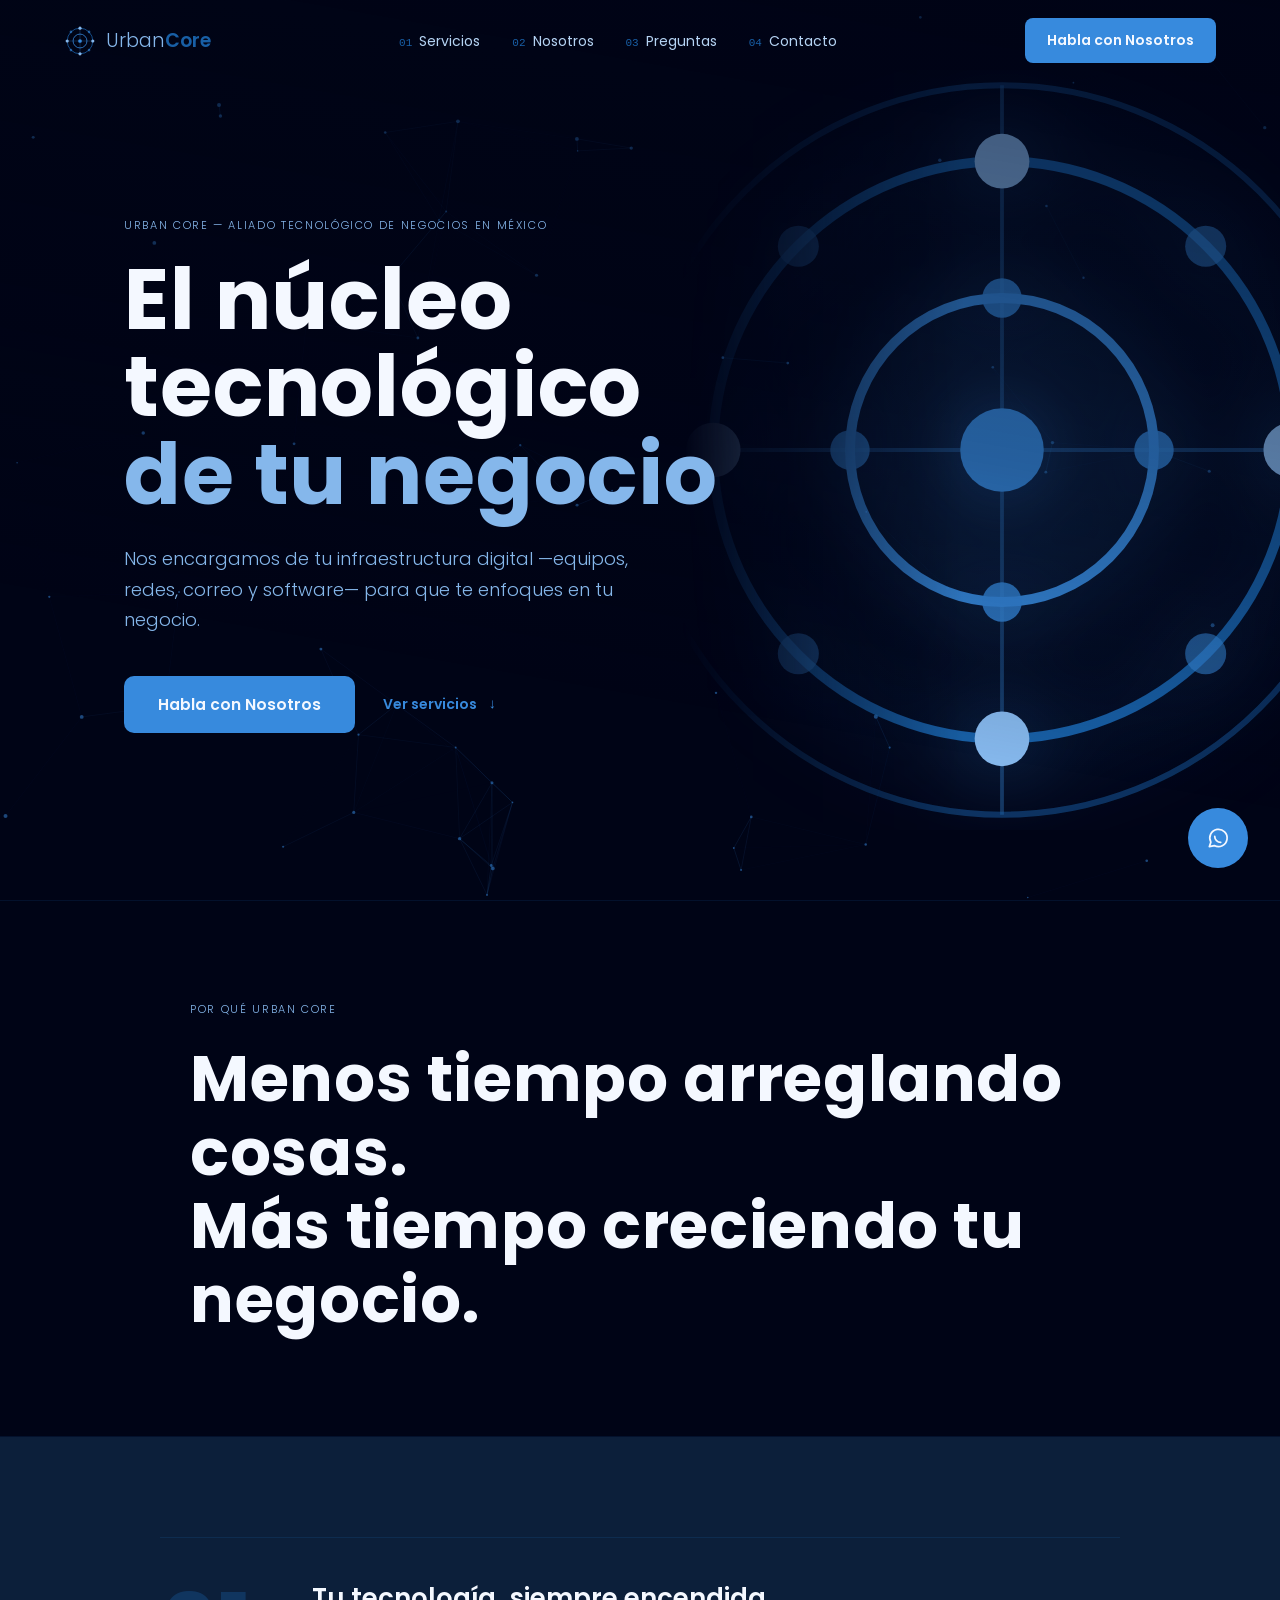
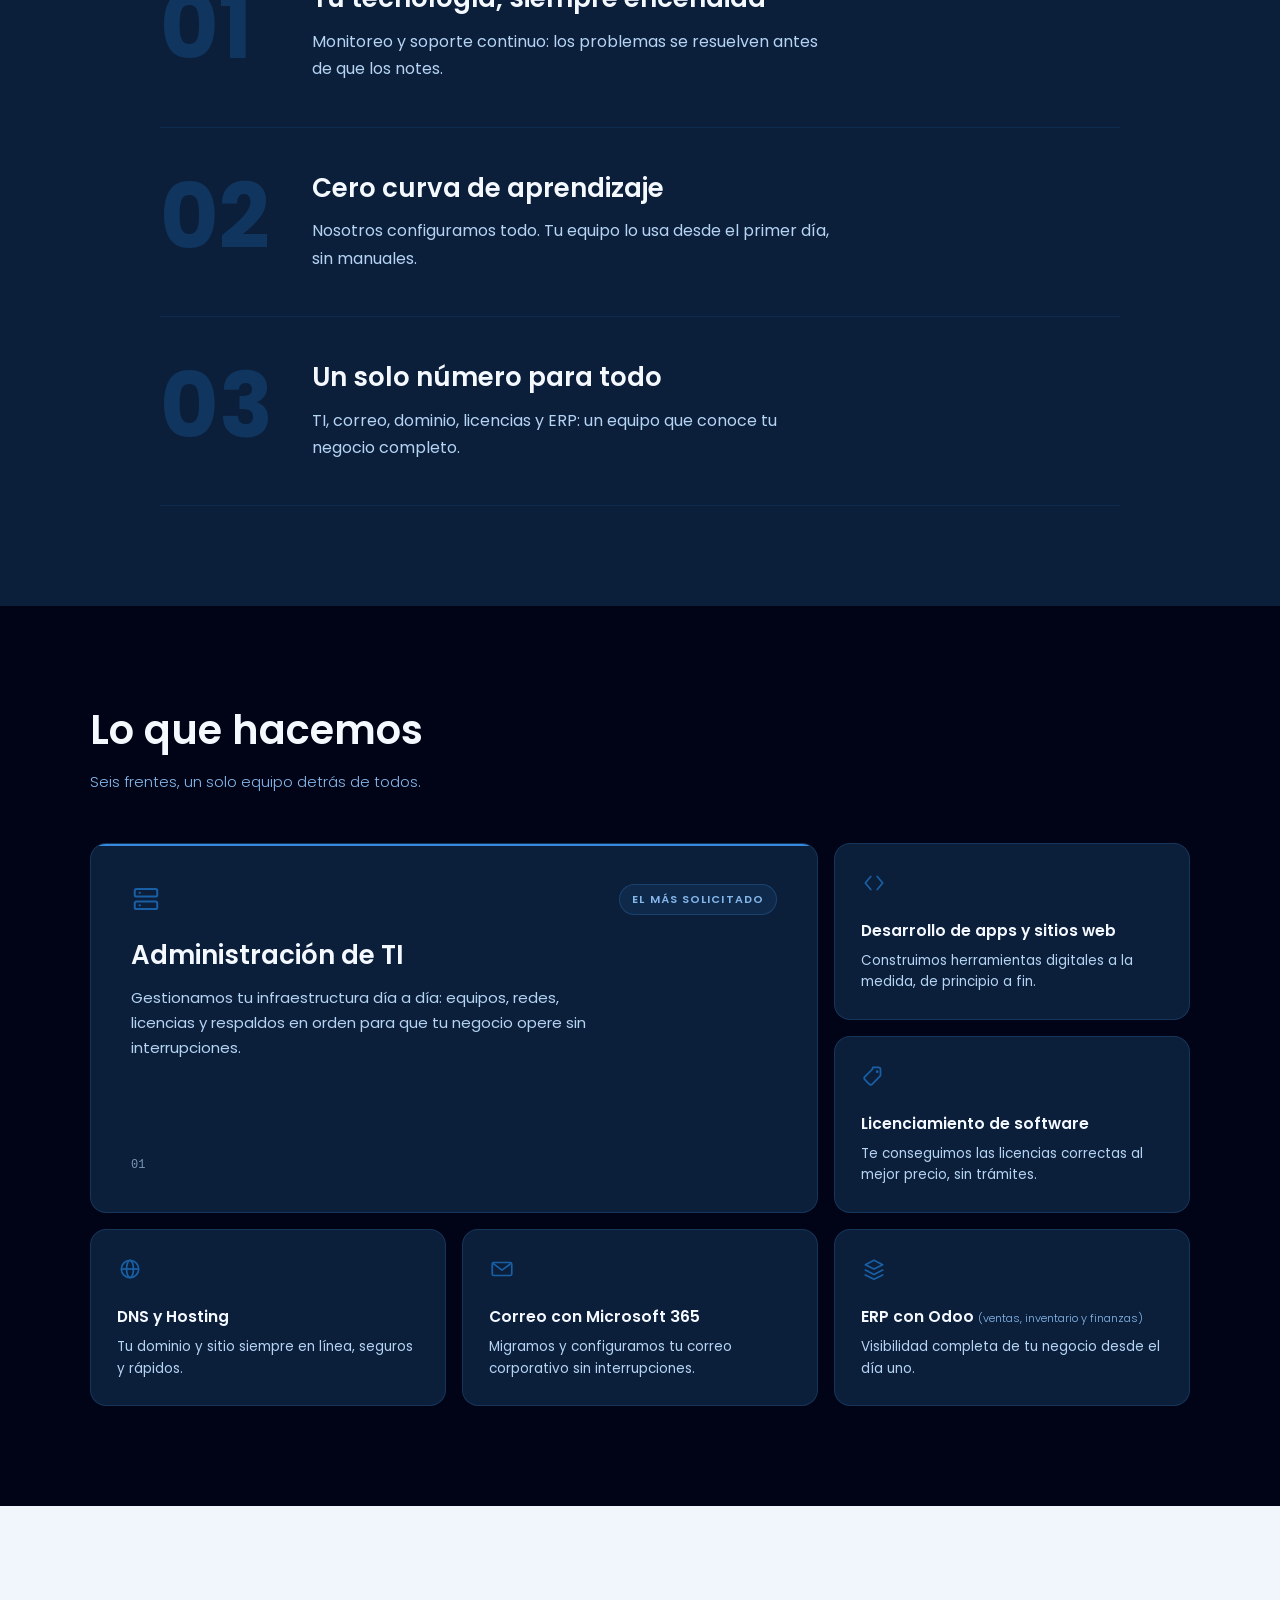
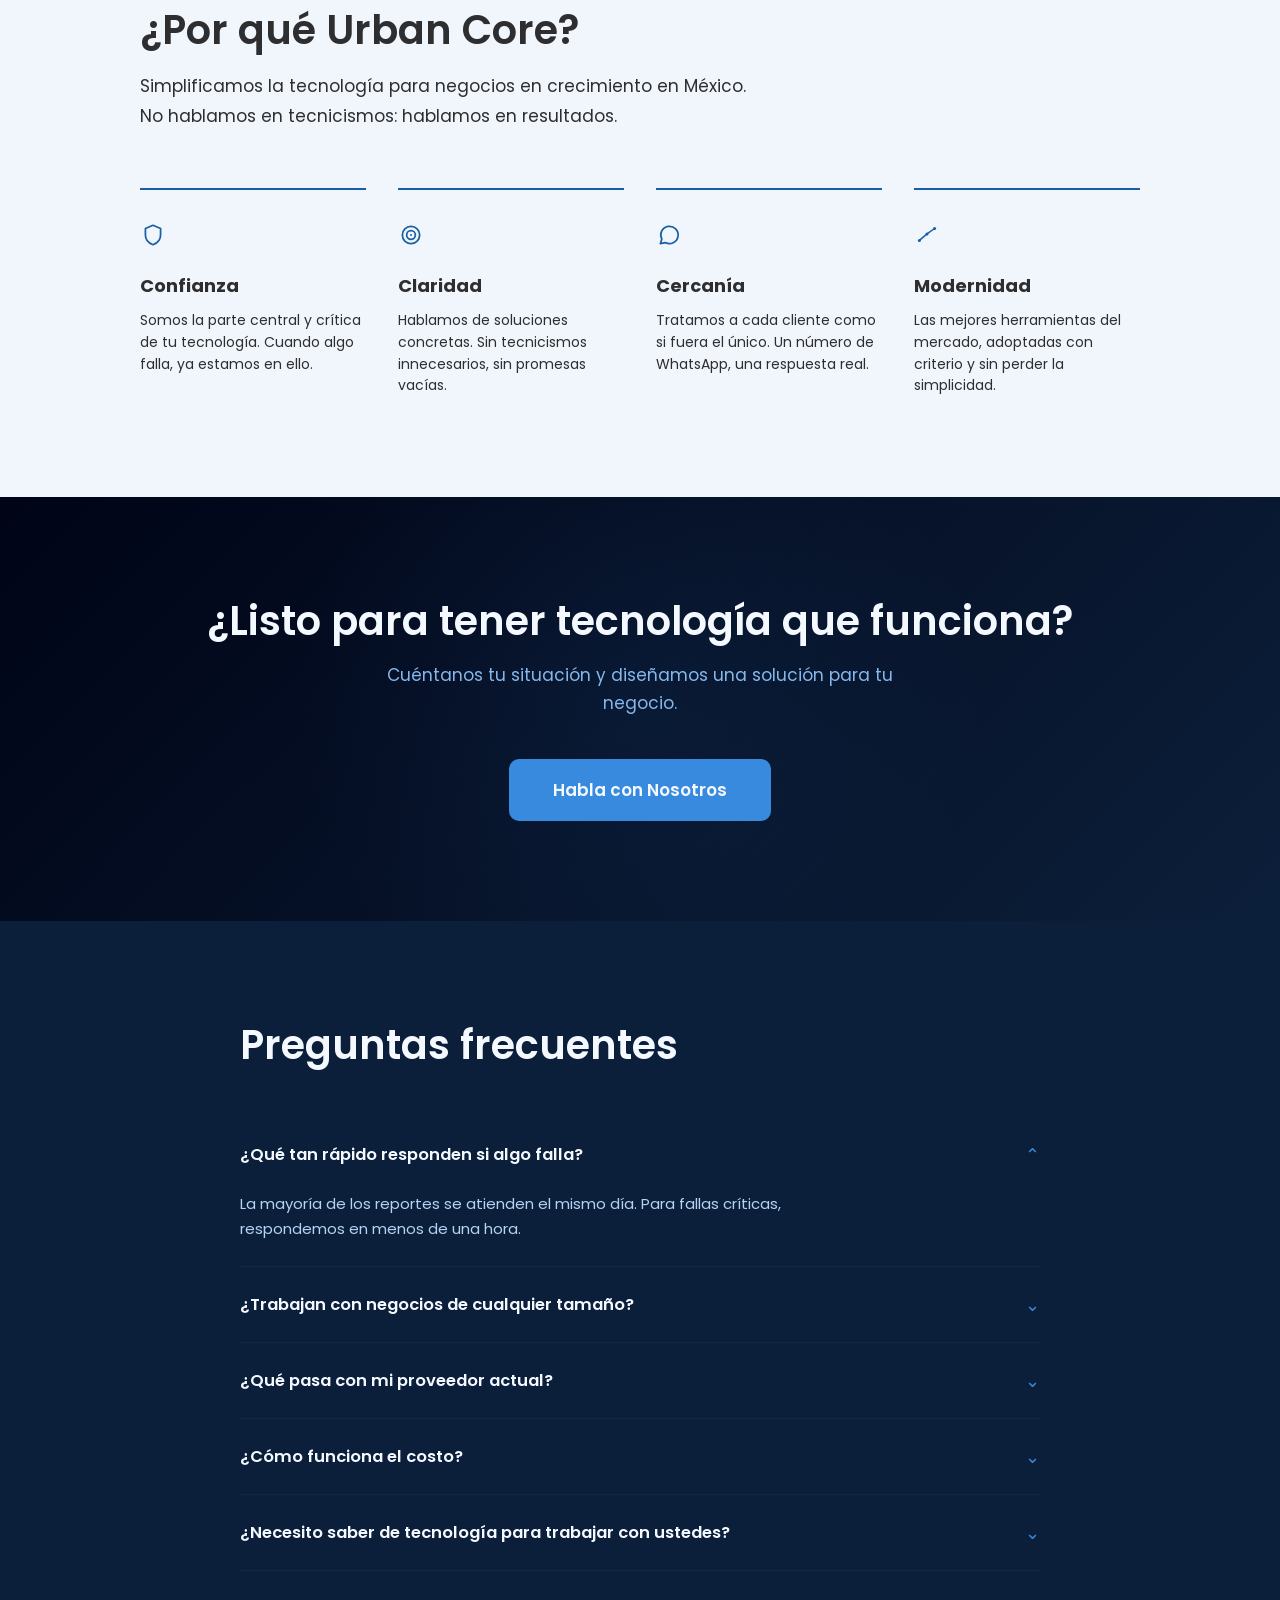
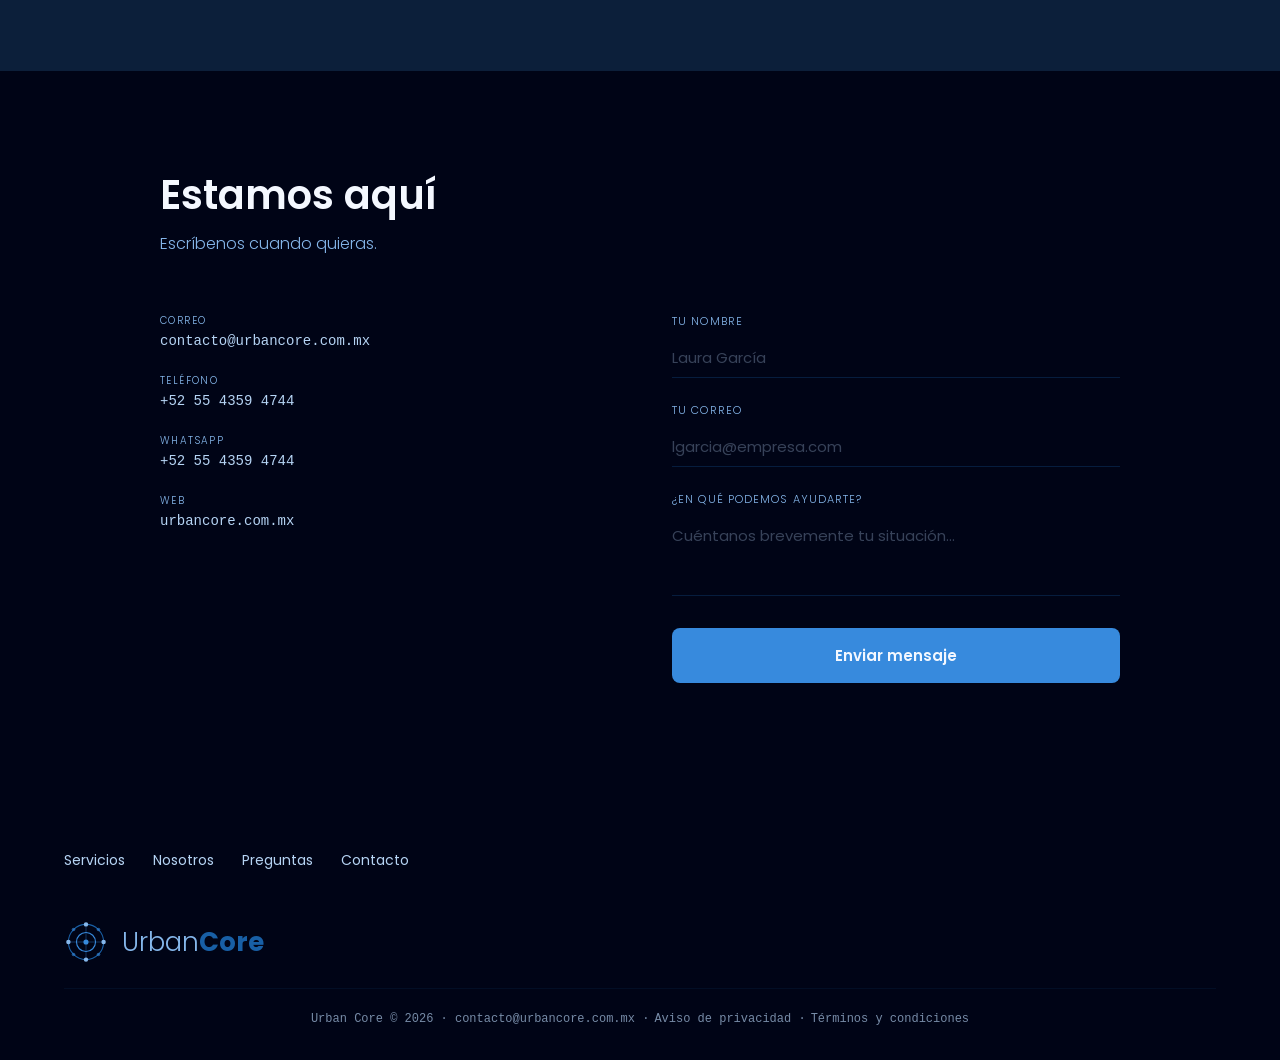
==== commit 10970441: "Headers de seguridad para Cloudflare Pages y skip link sin JS inline Agrega _headers, que Cloudflare" ====
--- a/index.html
+++ b/index.html
@@ -24,7 +24,7 @@
 </head>
 <body>
 
-<a href="#hero" class="uc-skip" style="position:absolute;left:-9999px;top:0;z-index:500;background:var(--accent-interactive);color:var(--text-primary-on-dark);padding:12px 20px;border-radius:var(--radius-md);text-decoration:none" onfocus="this.style.left='12px';this.style.top='12px'" onblur="this.style.left='-9999px'">Saltar al contenido</a>
+<a href="#hero" class="uc-skip">Saltar al contenido</a>
 
 <nav class="uc-nav" aria-label="Navegación principal" data-nav>
   <a href="#hero" style="display:inline-flex;align-items:center;gap:10px;text-decoration:none">
--- a/assets/css/site.css
+++ b/assets/css/site.css
@@ -11,6 +11,20 @@
 /* Overlays carry an inline `display:flex`, which outranks the UA sheet's
    `[hidden] { display: none }`. Make the attribute authoritative. */
 [hidden] { display: none !important; }
+
+/* ── Skip link ─────────────────────────────────────────────────────────── */
+.uc-skip {
+  position: absolute;
+  left: -9999px;
+  top: 0;
+  z-index: 500;
+  background: var(--accent-interactive);
+  color: var(--text-primary-on-dark);
+  padding: 12px 20px;
+  border-radius: var(--radius-md);
+  text-decoration: none;
+}
+.uc-skip:focus { left: 12px; top: 12px; }
 
 /* ── Keyframes ─────────────────────────────────────────────────────────── */
 @keyframes ucIconEnter { from { opacity: 0; transform: scale(.92); } to { opacity: 1; transform: scale(1); } }
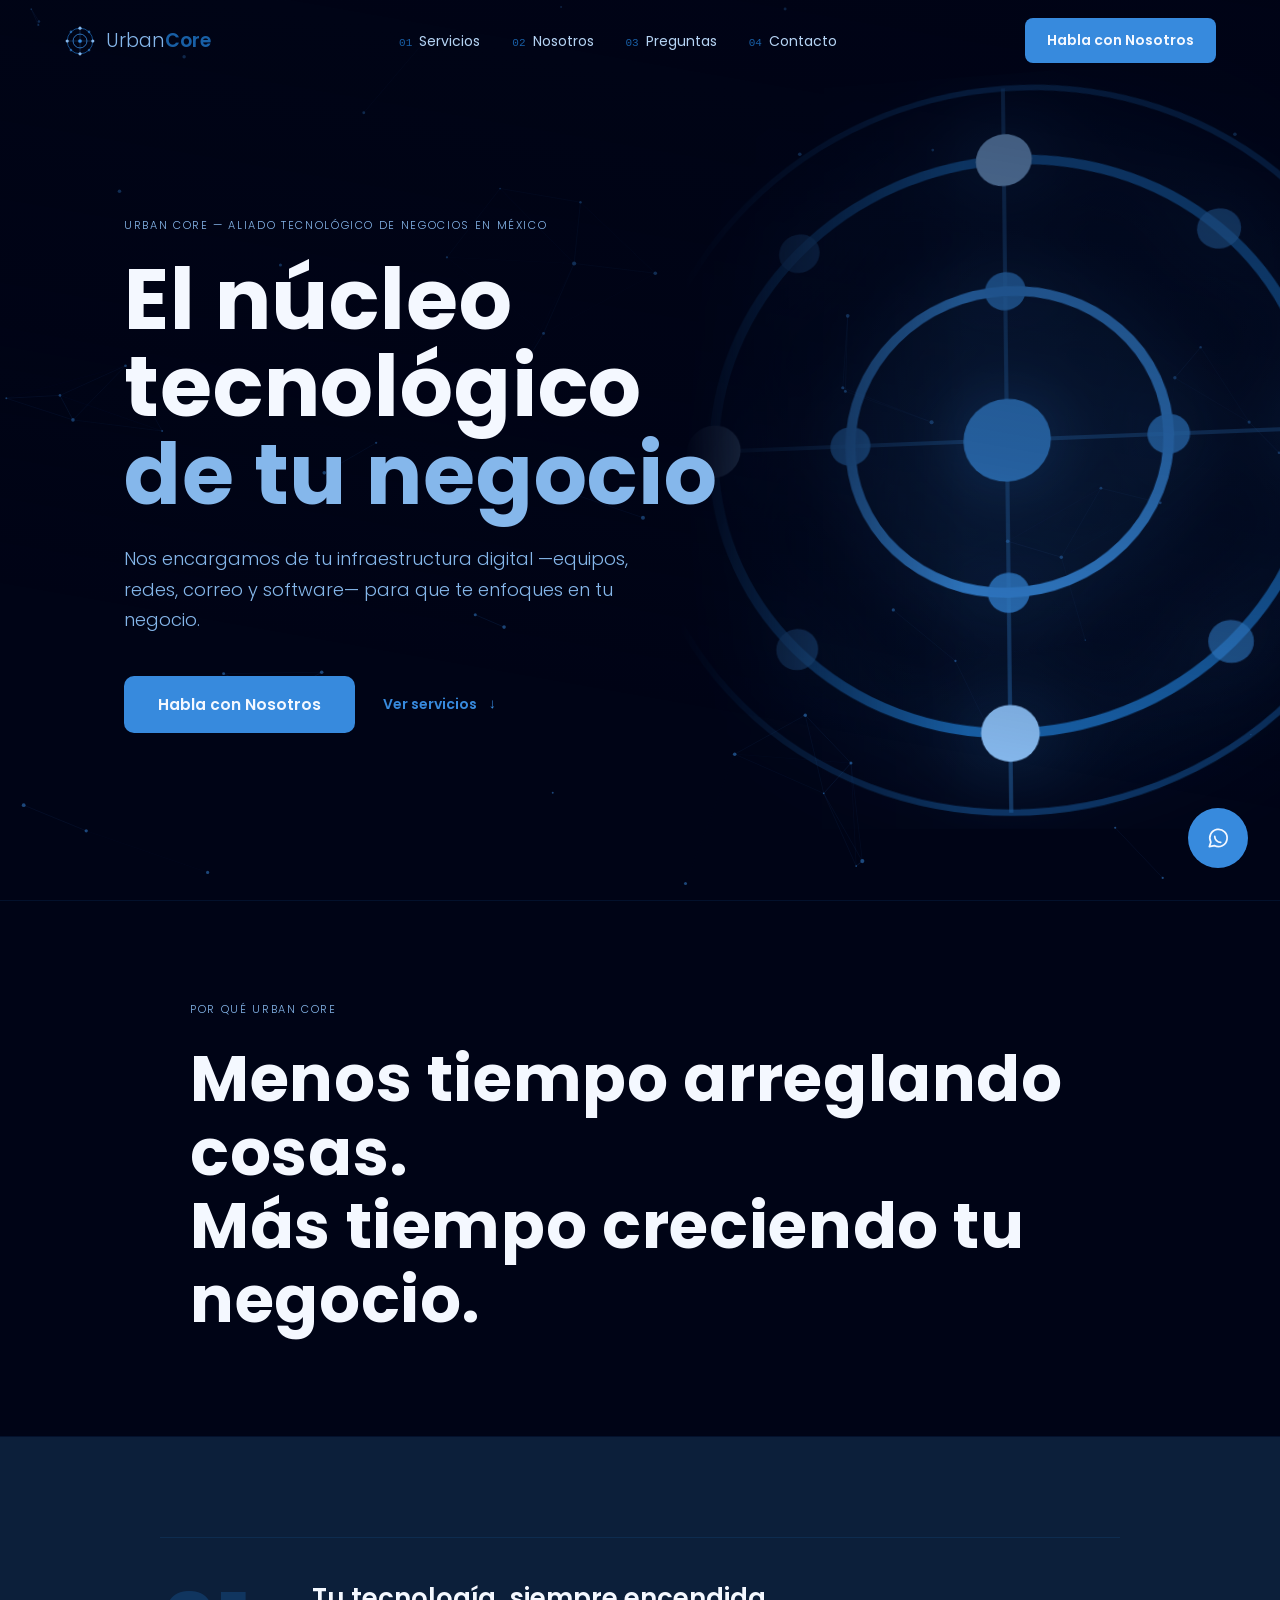
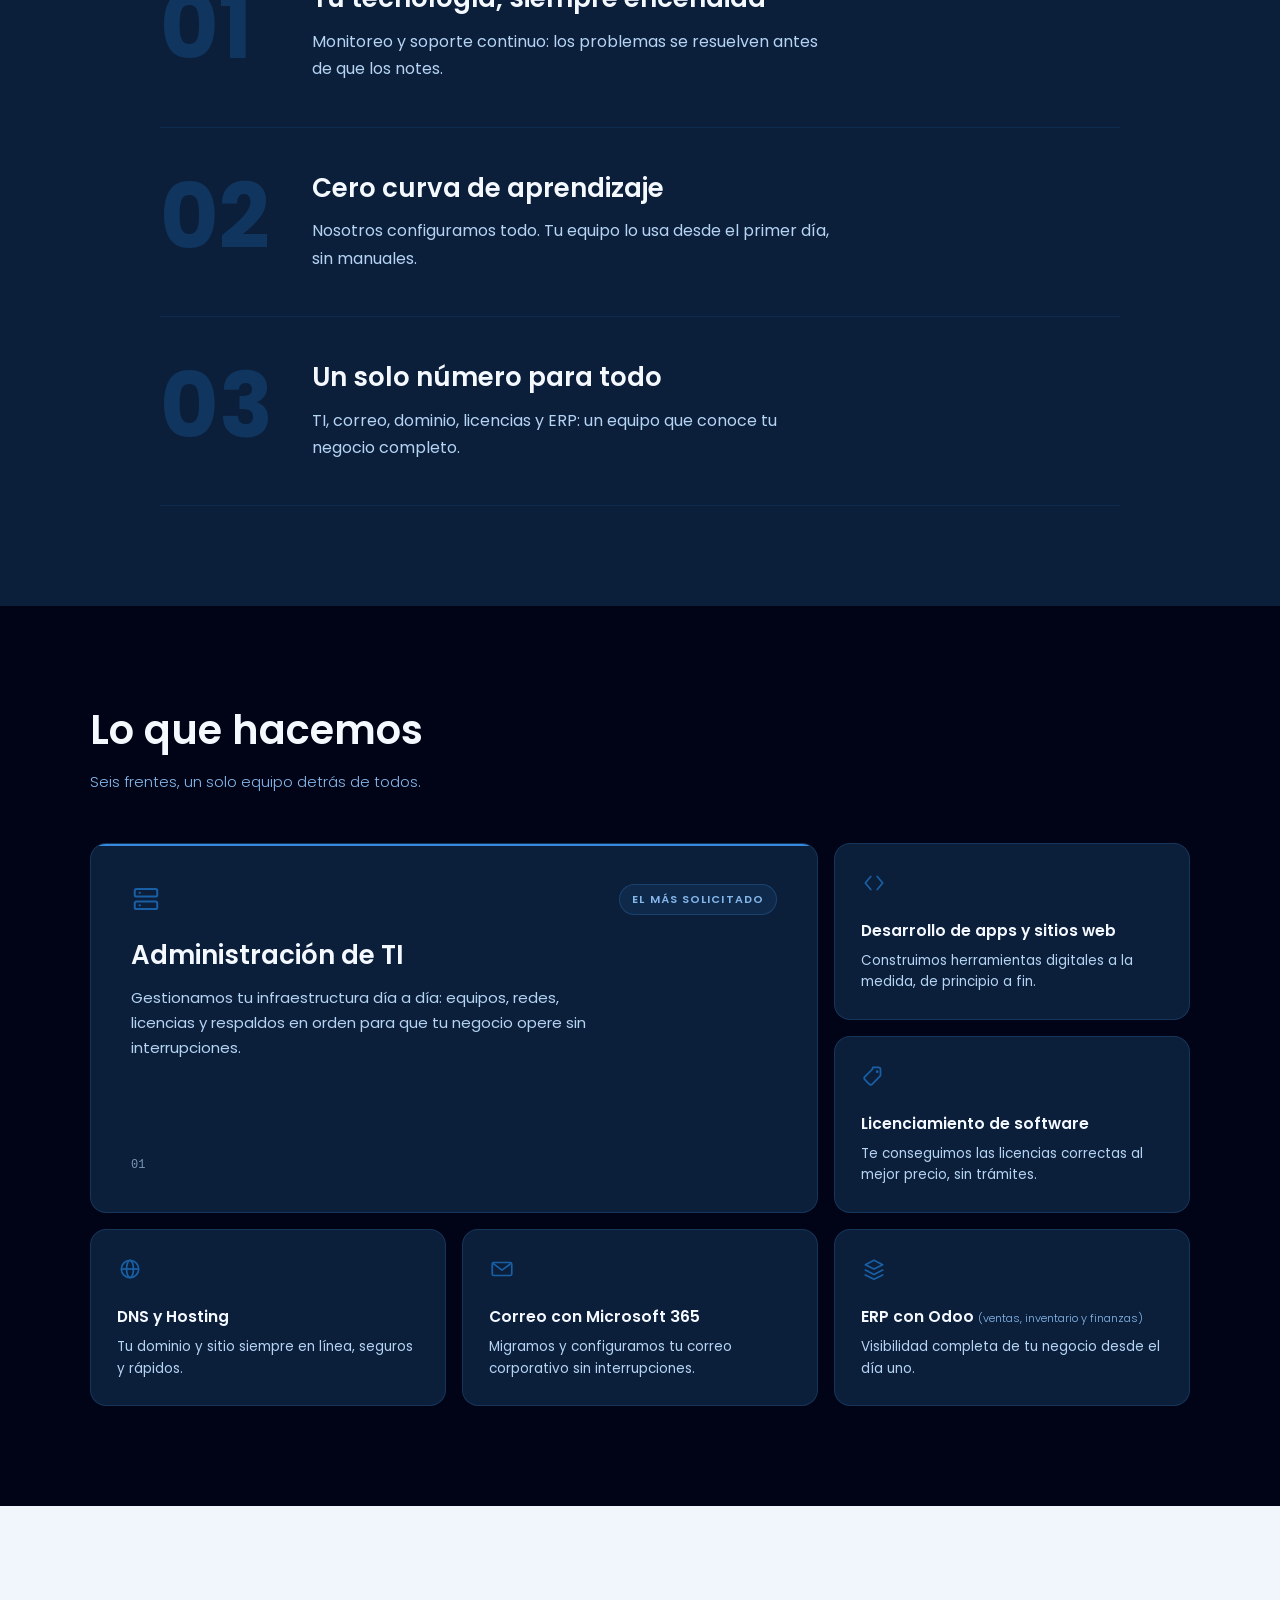
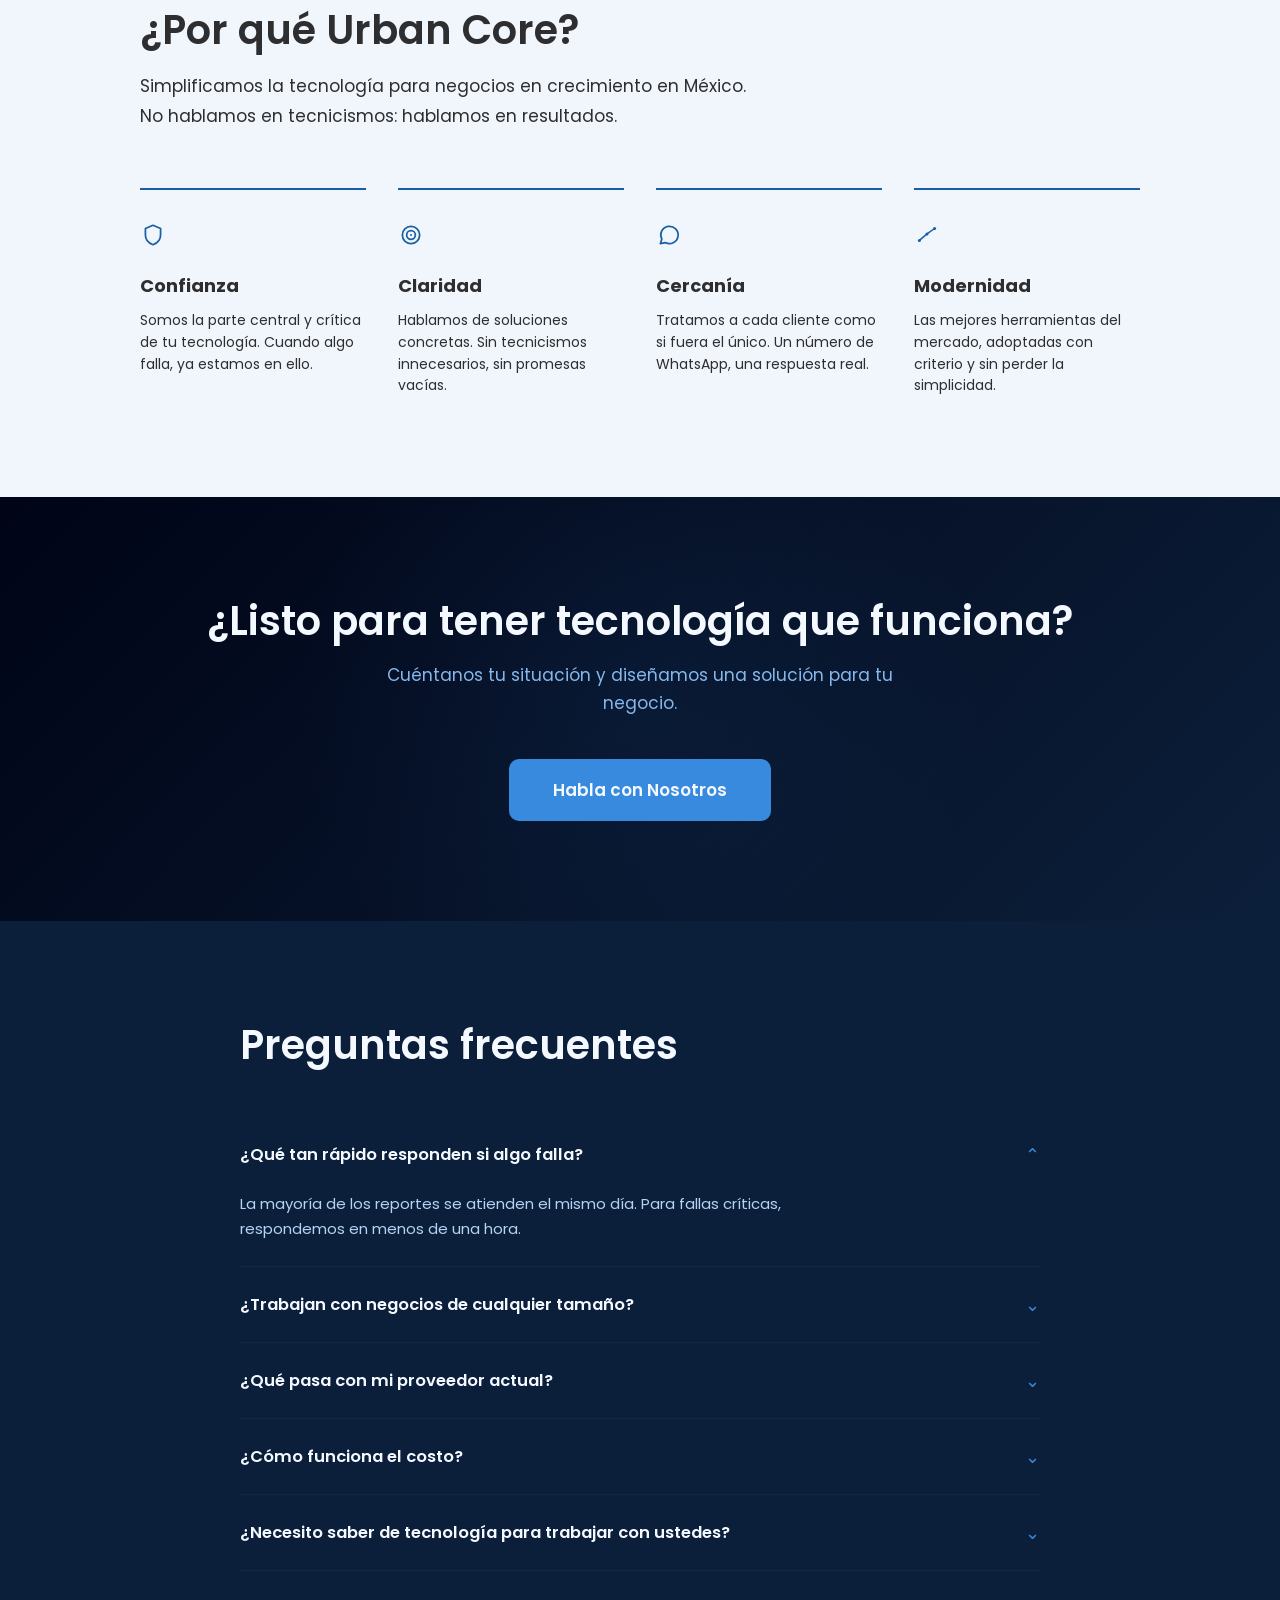
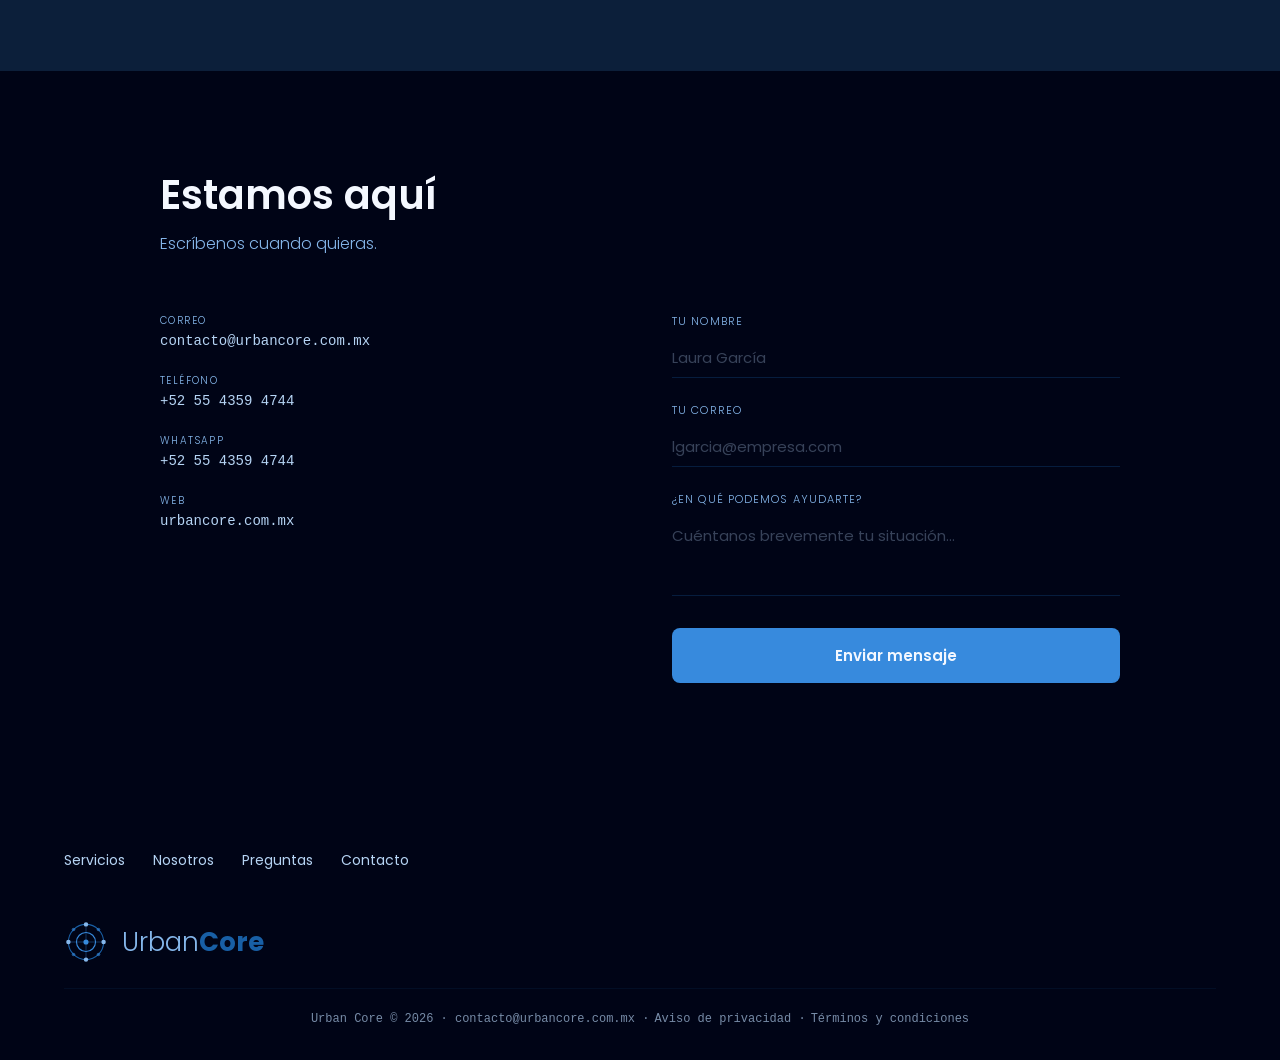
==== commit 4f898b57: "Agrega imagen Open Graph y completa las etiquetas de share Había etiquetas og: y twitter:card, pero " ====
--- a/index.html
+++ b/index.html
@@ -14,7 +14,17 @@
 <meta property="og:title" content="Urban Core — El núcleo tecnológico de tu negocio">
 <meta property="og:description" content="Nos encargamos de tu infraestructura digital —equipos, redes, correo y software— para que te enfoques en tu negocio.">
 <meta property="og:url" content="https://urbancore.com.mx/">
+<meta property="og:image" content="https://urbancore.com.mx/assets/img/og-image.png">
+<meta property="og:image:secure_url" content="https://urbancore.com.mx/assets/img/og-image.png">
+<meta property="og:image:type" content="image/png">
+<meta property="og:image:width" content="1200">
+<meta property="og:image:height" content="630">
+<meta property="og:image:alt" content="Urban Core — el núcleo tecnológico de tu negocio">
 <meta name="twitter:card" content="summary_large_image">
+<meta name="twitter:title" content="Urban Core — El núcleo tecnológico de tu negocio">
+<meta name="twitter:description" content="Nos encargamos de tu infraestructura digital —equipos, redes, correo y software— para que te enfoques en tu negocio.">
+<meta name="twitter:image" content="https://urbancore.com.mx/assets/img/og-image.png">
+<meta name="twitter:image:alt" content="Urban Core — el núcleo tecnológico de tu negocio">
 
 <link rel="icon" href="assets/img/favicon.svg" type="image/svg+xml">
 <link rel="preconnect" href="https://fonts.googleapis.com">
--- a/assets/css/site.css
+++ b/assets/css/site.css
@@ -138,7 +138,10 @@
   .uc2-hero-scrim { display: none !important; }
 }
 @media (max-width: 900px) {
-  .uc2-hero-inner { padding-top: 130px !important; }
+  .uc2-hero-inner, .uc-404-inner { padding-top: 130px !important; }
+  /* Sin el scrim (oculto <900px) el orbital compite con el texto de la 404,
+     que es justo el que la persona necesita leer. Pasa a textura de fondo. */
+  .uc-404-orbit { opacity: 0.3; }
   .uc2-bento { grid-template-columns: 1fr !important; }
   .uc2-bento-item { grid-column: auto !important; grid-row: auto !important; }
   .uc2-pillars { grid-template-columns: repeat(2, 1fr) !important; }
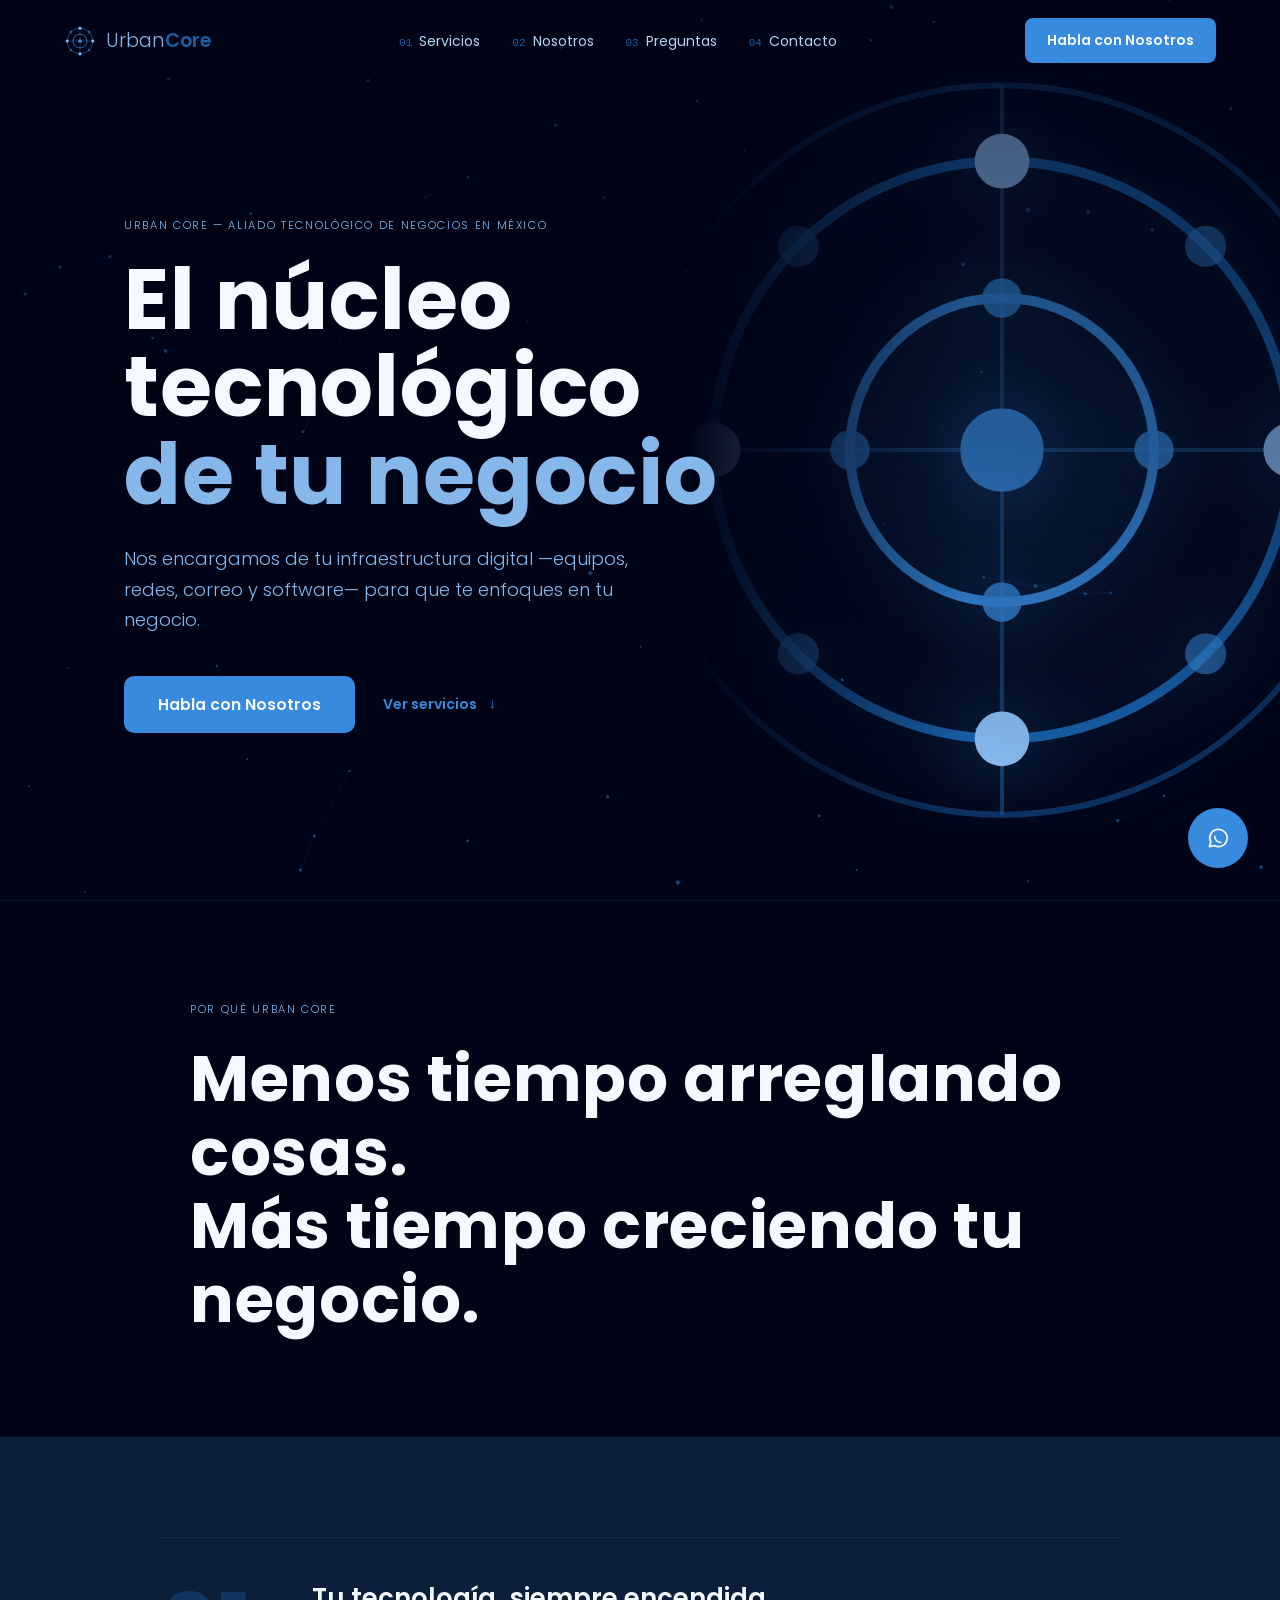
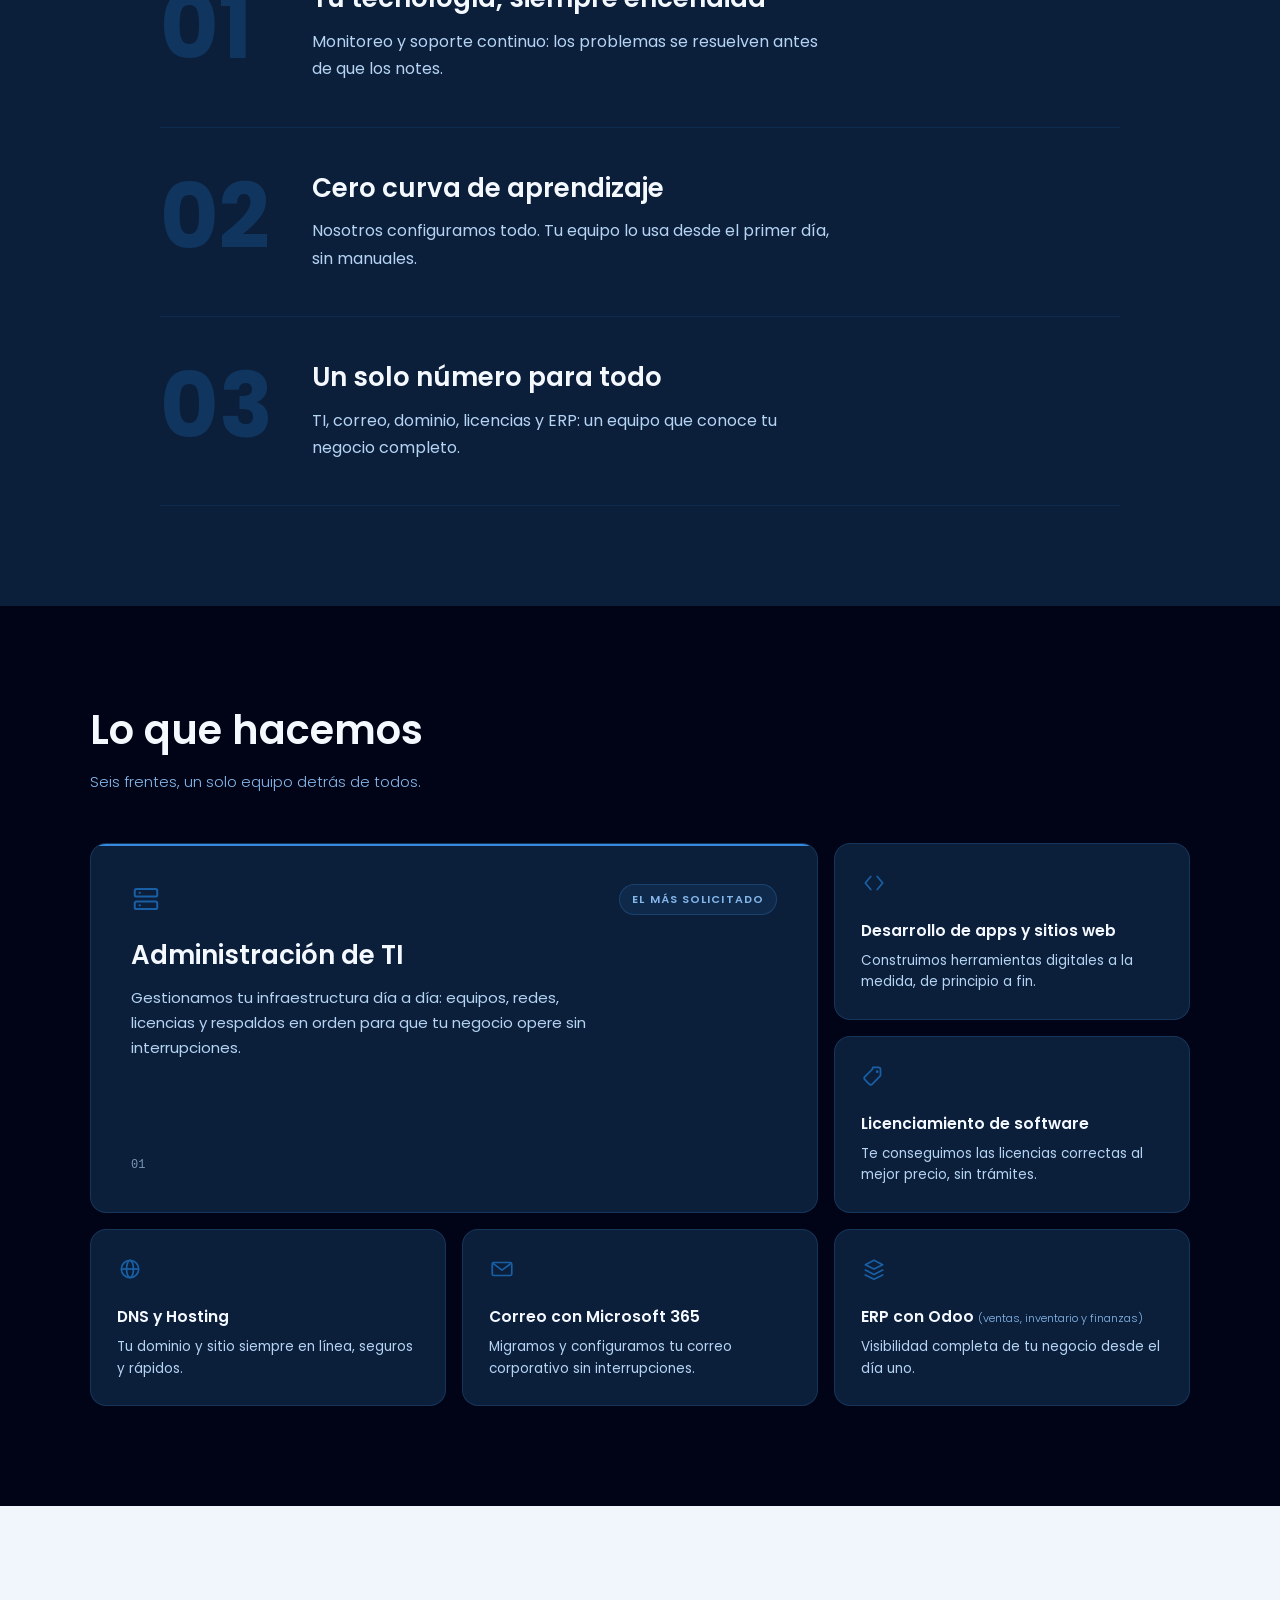
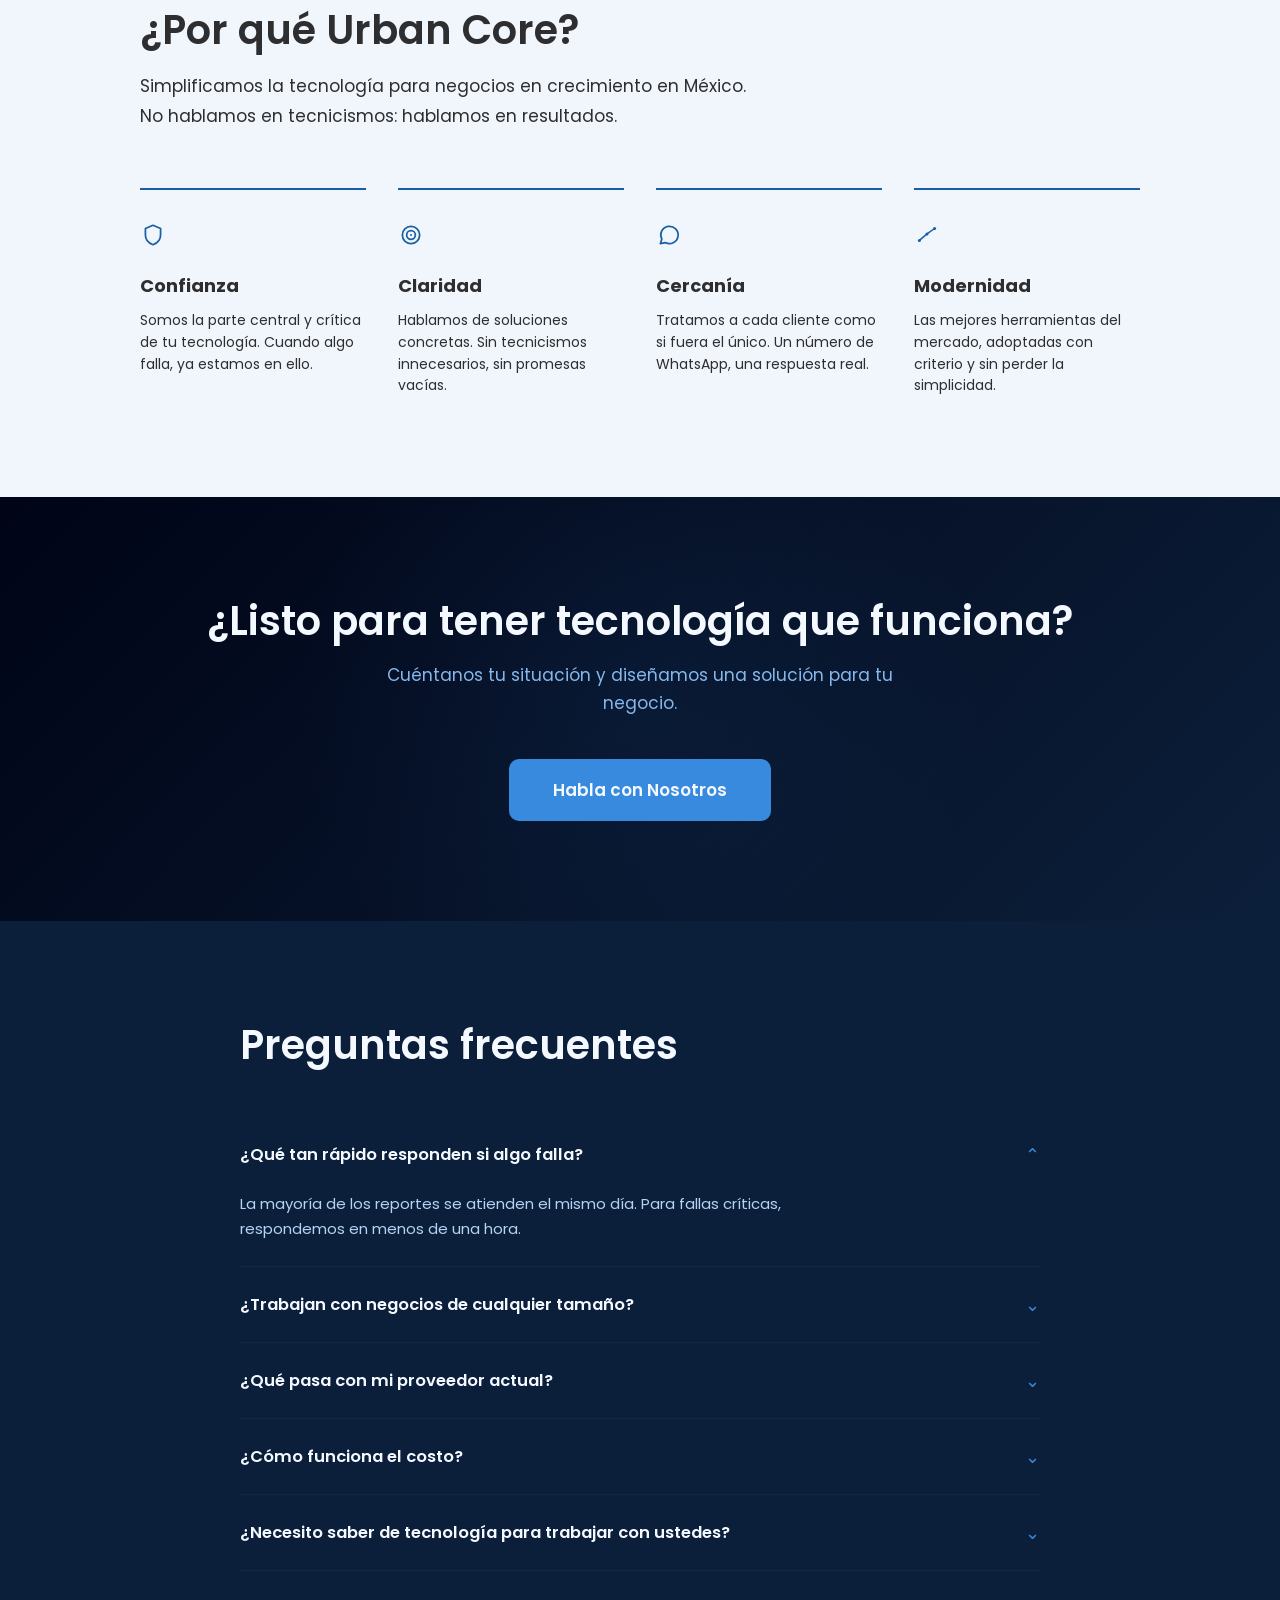
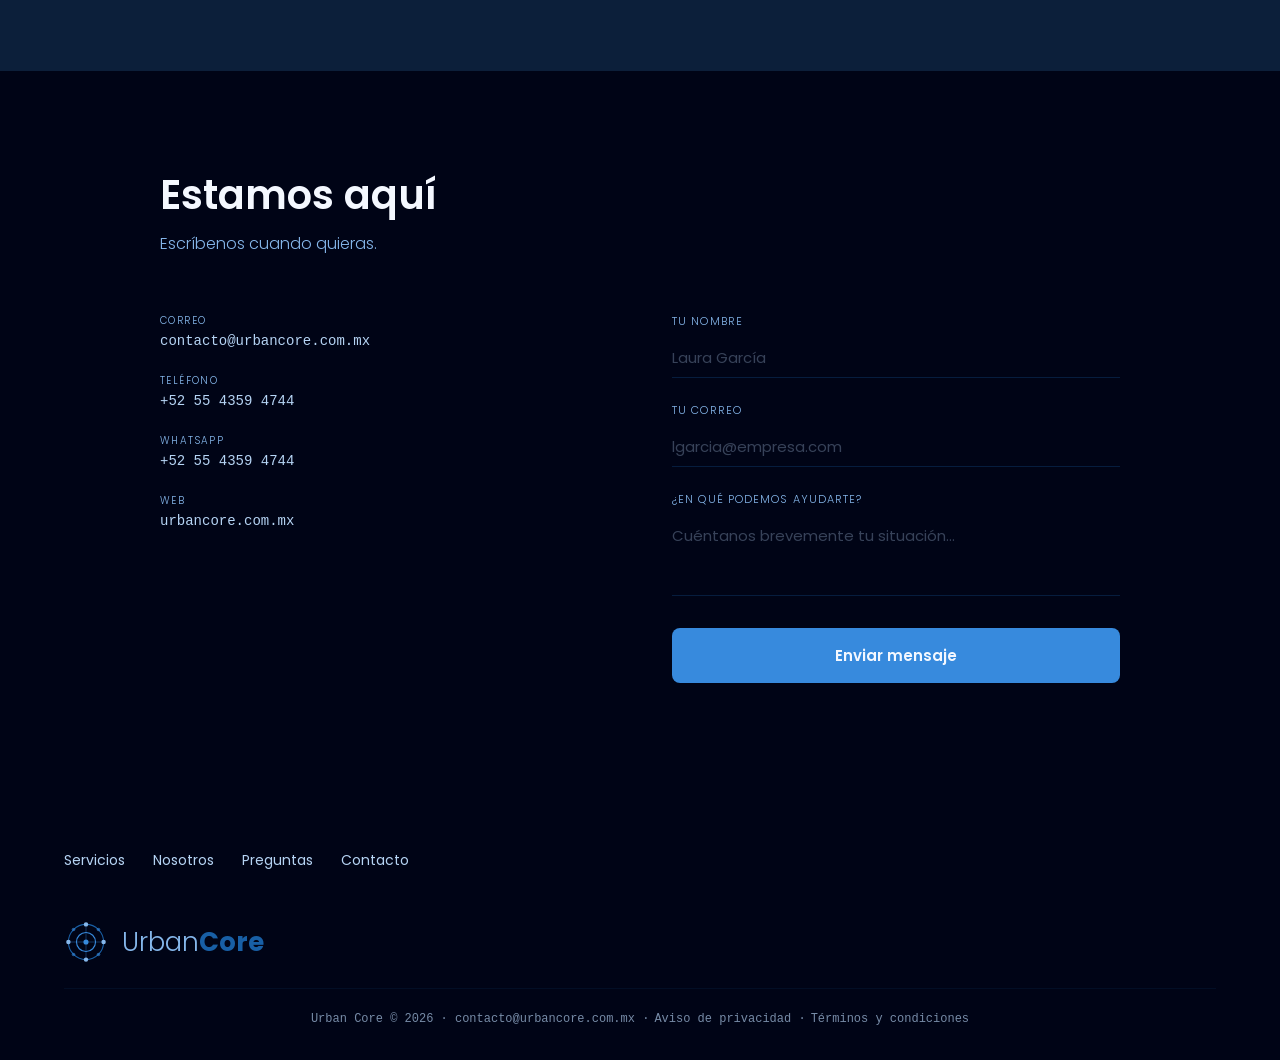
==== commit 9d067167: "Apunta canonical y URLs OG a www (evita el redirect en og:image) El apex urbancore.com.mx hace 301 a" ====
--- a/index.html
+++ b/index.html
@@ -6,16 +6,16 @@
 <title>Urban Core — El núcleo tecnológico de tu negocio</title>
 <meta name="description" content="Urban Core es el aliado tecnológico de negocios en México: administración de TI, desarrollo de software, licenciamiento, DNS y hosting, Microsoft 365 y ERP con Odoo.">
 <meta name="theme-color" content="#000416">
-<link rel="canonical" href="https://urbancore.com.mx/">
+<link rel="canonical" href="https://www.urbancore.com.mx/">
 
 <meta property="og:type" content="website">
 <meta property="og:site_name" content="Urban Core">
 <meta property="og:locale" content="es_MX">
 <meta property="og:title" content="Urban Core — El núcleo tecnológico de tu negocio">
 <meta property="og:description" content="Nos encargamos de tu infraestructura digital —equipos, redes, correo y software— para que te enfoques en tu negocio.">
-<meta property="og:url" content="https://urbancore.com.mx/">
-<meta property="og:image" content="https://urbancore.com.mx/assets/img/og-image.png">
-<meta property="og:image:secure_url" content="https://urbancore.com.mx/assets/img/og-image.png">
+<meta property="og:url" content="https://www.urbancore.com.mx/">
+<meta property="og:image" content="https://www.urbancore.com.mx/assets/img/og-image.png">
+<meta property="og:image:secure_url" content="https://www.urbancore.com.mx/assets/img/og-image.png">
 <meta property="og:image:type" content="image/png">
 <meta property="og:image:width" content="1200">
 <meta property="og:image:height" content="630">
@@ -23,7 +23,7 @@
 <meta name="twitter:card" content="summary_large_image">
 <meta name="twitter:title" content="Urban Core — El núcleo tecnológico de tu negocio">
 <meta name="twitter:description" content="Nos encargamos de tu infraestructura digital —equipos, redes, correo y software— para que te enfoques en tu negocio.">
-<meta name="twitter:image" content="https://urbancore.com.mx/assets/img/og-image.png">
+<meta name="twitter:image" content="https://www.urbancore.com.mx/assets/img/og-image.png">
 <meta name="twitter:image:alt" content="Urban Core — el núcleo tecnológico de tu negocio">
 
 <link rel="icon" href="assets/img/favicon.svg" type="image/svg+xml">
